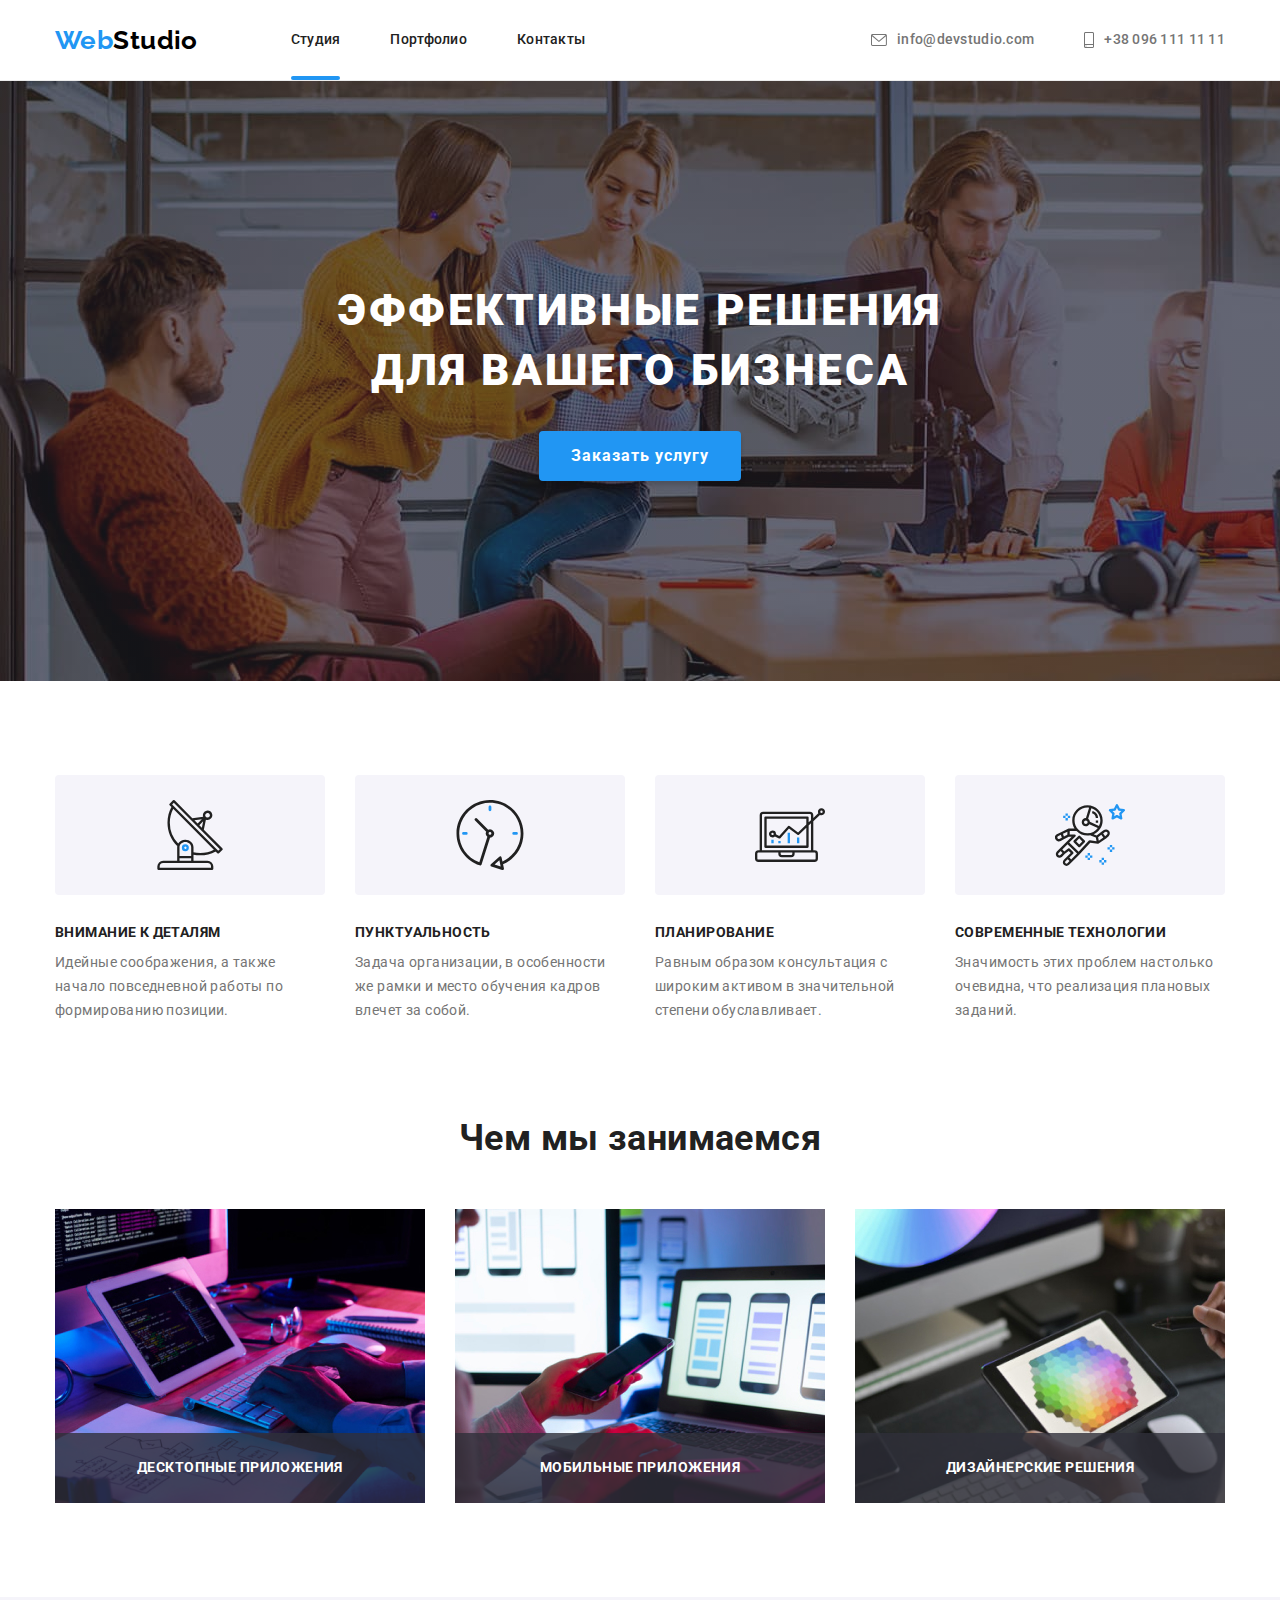
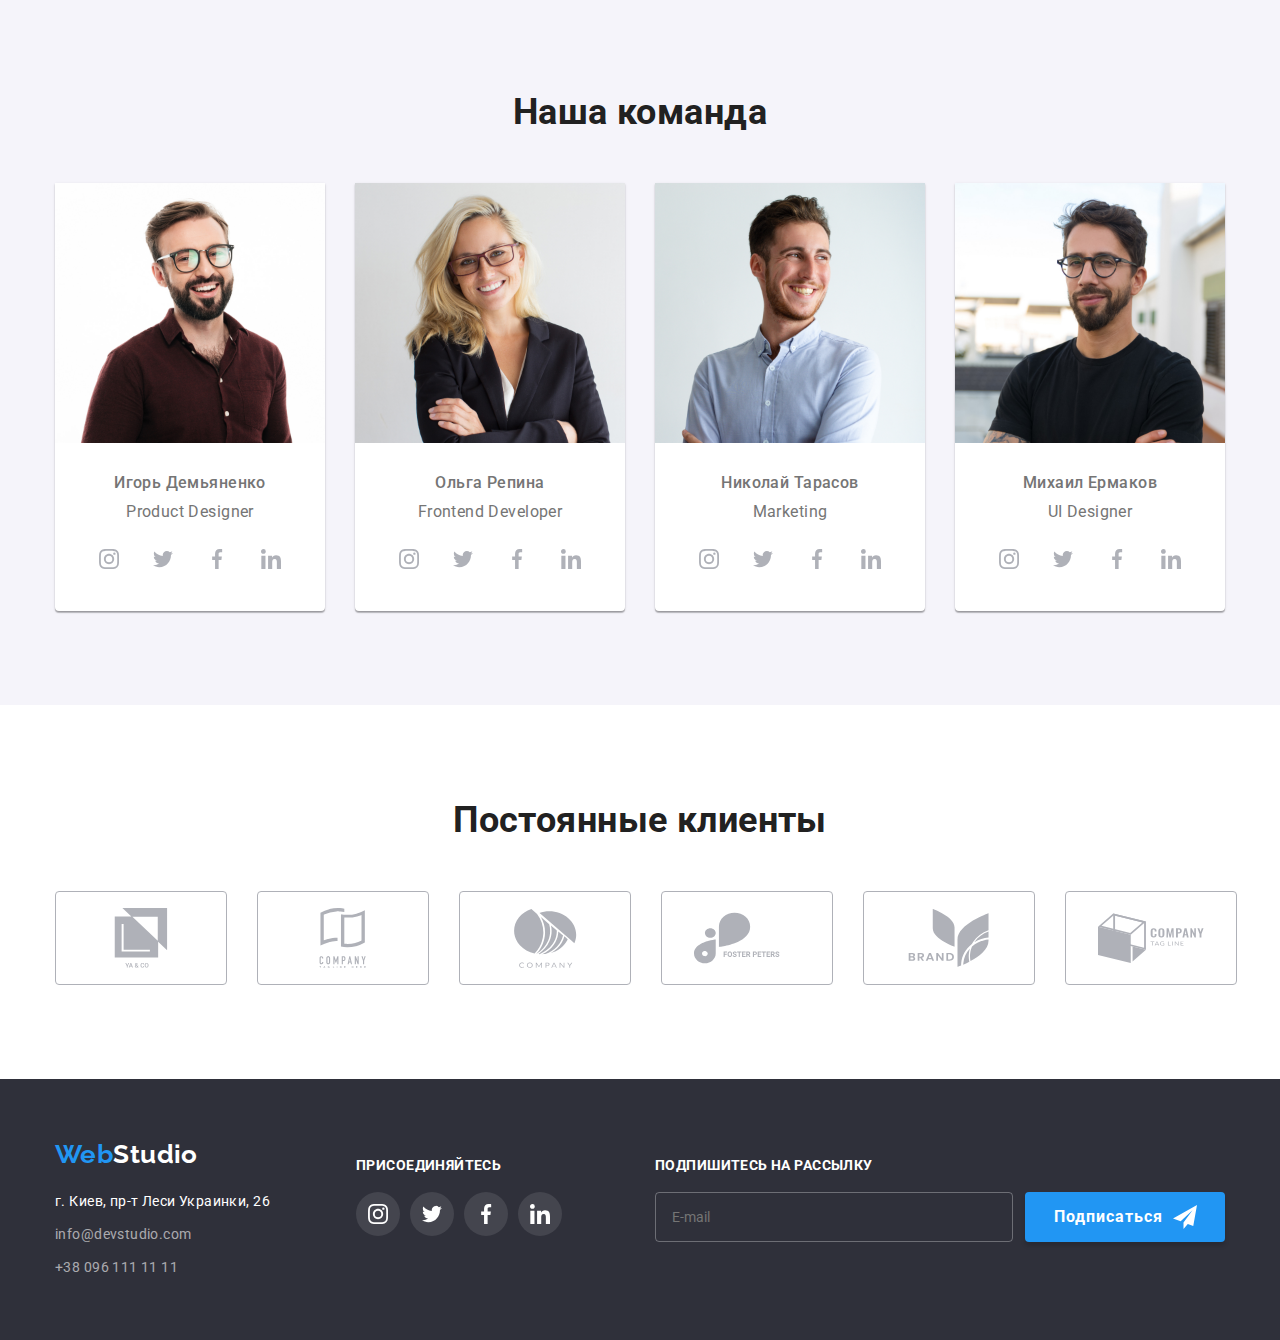
==== index.html @ c4528b5d "initial commit" ====
<!DOCTYPE html>
<html lang="ru">
  <head>
    <meta charset="UTF-8" />
    <meta http-equiv="X-UA-Compatible" content="IE=edge" />
    <meta name="viewport" content="width=device-width, initial-scale=1.0" />
    <title>WebStudio</title>
    <link rel="preconnect" href="https://fonts.googleapis.com" />
    <link rel="preconnect" href="https://fonts.gstatic.com" crossorigin />
    <link
      href="https://fonts.googleapis.com/css2?family=Raleway:wght@700&family=Roboto:wght@400;500;700;900&display=swap"
      rel="stylesheet"
    />
    <link
      rel="stylesheet"
      href="https://cdnjs.cloudflare.com/ajax/libs/modern-normalize/1.1.0/modern-normalize.min.css"
    />
    <link rel="stylesheet" href="./css/main.min.css" />
  </head>
  <body>
    <header class="header">
      <div class="container main-nav">
        <nav class="main-nav__item">
          <a href="./index.html" class="logo"> <span>Web<span class="logo__item--black">Studio</span></a>
          <ul class="site-nav">
            <li class="site-nav__item"><a href="./index.html" class="site-nav__link site-nav__link--current">Студия</a></li>
            <li class="site-nav__item"><a href="./portfolio.html" class="site-nav__link">Портфолио</a></li>
            <li class="site-nav__item"><a href="" class="site-nav__link">Контакты</a></li>
          </ul>
        </nav>
        <ul class="address">
          <li class="address__item">
            <a href="mailto:info@devstudio.com" class="address__link">
              <svg width="16" height="12" class="address__icon">
                <use href="./img/sprite.svg#icon-envelope"></use></svg>
                info@devstudio.com
              </a>
          </li>
          <li class="address__item">
            <a href="tel:+380961111111" class="address__link">
              <svg width="10" height="16" class="address__icon">
                <use href="./img/sprite.svg#icon-smartphone"></use>
              </svg>
              +38 096 111 11 11</a>
          </li>
        </ul>
      </div>
    </header>
    <main>
      <div class="hero-bground">
        <section class="hero">
          <div class="container">
            <h1 class="hero__title">Эффективные решения для вашего бизнеса</h1>
            <button class="button" data-modal-open>Заказать услугу</button>
          </div>
          <div class="backdrop is-hidden" data-modal>
            <div class="modal">
              <button class="close" data-modal-close>
                <svg class="close__icon">
                  <use href="./img/sprite.svg#icon-close"></use>
                </svg>
              </button>
              <p class="modal__title">Оставьте свои данные, мы вам перезвоним</p>
              <form class="form">
                <div class="form__block">
                  <label class="form__label">
                  Имя
                  <div class="form__field">
                    <input class="form__input" type="text" name="user-name"/>
                    <svg class="form__icon">
                      <use href="./img/sprite.svg#icon-person-black"></use>
                    </svg>
                  </div>
                </label>
              </div>
                <div class="form__block">
                  <label class="form__label">
                  Телефон
                  <div class="form__field">
                    <input class="form__input" type="text" name="user-phone"/>
                    <svg class="form__icon">
                      <use href="./img/sprite.svg#icon-phone-black"></use>
                    </svg>
                  </div>
                </label>
              </div>
                <div class="form__block">
                  <label class="form__label">
                  Почта
                  <div class="form__field">
                    <input class="form__input" type="email" name="user-email"/>
                    <svg class="form__icon">
                      <use href="./img/sprite.svg#icon-email-black"></use>
                    </svg>
                  </div>
                </label>
                </div>
                <div class="form__block form__block--big-margin">
                  <label class="form__label">
                  Комментарий
                  <div class="">
                    <textarea class="form__input form__input--big" placeholder="Введите текст" name="user-comment"/></textarea>
                    
                    </div>
                </label>
                </div>
                <label class="policy">
                  <input type="checkbox" class="policy__checkbox" name="policy"></input>
                  <span class="policy__checkbox--custom"></span>
                  Соглашаюсь с рассылкой и принимаю<a href="/" class="policy__link"><span>Условия договора</span></a> 
                </label>
                <button type="submit" class="button policy__submit">Отправить</button>
              
              </form>
            </div>
          </div>
        </section>
      </div>

      <section class="section">
        <div class="container">
          <ul class="benefit">
            <li class="benefit__item">
              <div class="benefit__thumb">
                <svg class="benefit__icon">
                  <use href="./img/sprite.svg#icon-antenna"></use>
                </svg>
              </div>
              <h3 class="benefit__title">Внимание к деталям</h3>
              <p class="benefit__description">
                Идейные соображения, а также начало повседневной работы по формированию позиции.
              </p>
            </li>
            <li class="benefit__item">
              <div class="benefit__thumb">
                <svg class="benefit__icon">
                  <use href="./img/sprite.svg#icon-clock"></use>
                </svg>
              </div>
              <h3 class="benefit__title">Пунктуальность</h3>
              <p class="benefit__description">
                Задача организации, в особенности же рамки и место обучения кадров влечет за собой.
              </p>
            </li>
            <li class="benefit__item">
              <div class="benefit__thumb">
                <svg class="benefit__icon">
                  <use href="./img/sprite.svg#icon-diagram"></use>
                </svg>
              </div>
              <h3 class="benefit__title">Планирование</h3>
              <p class="benefit__description">
                Равным образом консультация с широким активом в значительной степени обуславливает.
              </p>
            </li>
            <li class="benefit__item">
              <div class="benefit__thumb">
                <svg class="benefit__icon">
                  <use href="./img/sprite.svg#icon-astronaut"></use>
                </svg>
              </div>
              <h3 class="benefit__title">Современные технологии</h3>
              <p class="benefit__description">
                Значимость этих проблем настолько очевидна, что реализация плановых заданий.
              </p>
            </li>
          </ul>
        </div>
      </section>
      <section class="section section--no-padding">
        <div class="container">
          <h2 class="section__title">Чем мы занимаемся</h2>
          <ul class="works">
            <li class="works__item">
              <div class="works__thumb">
                <img src="./img/web.jpg" alt="Web development" class="works__image"/>
                <p class="works__description">Десктопные приложения</p>
              </div>
            </li>
            <li class="works__item">
              <div class="works__thumb">
                <img src="./img/mobile.jpg" alt="Mobile development" class="works__image"/>
                <p class="works__description">Мобильные приложения</p>
              </div>
            </li>
            <li class="works__item">
              <div class="works__thumb">
                <img src="./img/design.jpg" alt="Web design" class="works__image" />
                <p class="works__description">Дизайнерские решения</p>
              </div>
            </li>
          </ul>
        </div>
      </section>
      <section class="section section--gray">
        <div class="container">
          <h2 class="section__title">Наша команда</h2>
          <ul class="team">
            <li class="team__item">
              <img src="./img/demianenko.jpg" alt="Product Designer" class="team__image"/>
              <div class="team__description">
                <h3 class="team__title">Игорь Демьяненко</h3>
                <p class="team__profession">Product Designer</p>

                <ul class="social">
                  <li class="social__item">
                    <a href="/" class="social__link">
                      <svg class="social__icon">
                        <use href="./img/sprite.svg#icon-instagram"></use>
                      </svg>
                    </a>
                  </li>
                  <li class="social__item">
                    <a href="/" class="social__link">
                      <svg class="social__icon">
                        <use href="./img/sprite.svg#icon-twitter"></use>
                      </svg>
                    </a>
                  </li>
                  <li class="social__item">
                    <a href="/" class="social__link">
                      <svg class="social__icon">
                        <use href="./img/sprite.svg#icon-facebook"></use>
                      </svg>
                    </a>
                  </li>
                  <li class="social__item">
                    <a href="/" class="social__link">
                      <svg class="social__icon">
                        <use href="./img/sprite.svg#icon-linkedin"></use>
                      </svg>
                    </a>
                  </li>
                </ul>
              </div>
            </li>
            <li class="team__item">
              <img src="./img/riepina.jpg" alt="Frontend Developer" class="team__image"/>
              <div class="team__description">
                <h3 class="team__title">Ольга Репина</h3>
                <p class="team__profession">Frontend Developer</p>
                <ul class="social">
                  <li class="social__item">
                    <a href="/" class="social__link">
                      <svg class="social__icon">
                        <use href="./img/sprite.svg#icon-instagram"></use>
                      </svg>
                    </a>
                  </li>
                  <li class="social__item">
                    <a href="/" class="social__link">
                      <svg class="social__icon">
                        <use href="./img/sprite.svg#icon-twitter"></use>
                      </svg>
                    </a>
                  </li>
                  <li class="social__item">
                    <a href="/" class="social__link">
                      <svg class="social__icon">
                        <use href="./img/sprite.svg#icon-facebook"></use>
                      </svg>
                    </a>
                  </li>
                  <li class="social__item">
                    <a href="/" class="social__link">
                      <svg class="social__icon">
                        <use href="./img/sprite.svg#icon-linkedin"></use>
                      </svg>
                    </a>
                  </li>
                </ul>
              </div>
            </li>
            <li class="team__item">
              <img src="./img/tarasov.jpg" alt="Marketing" class="team__image"/>
              <div class="team__description">
                <h3 class="team__title">Николай Тарасов</h3>
                <p class="team__profession">Marketing</p>
                <ul class="social">
                  <li class="social__item">
                    <a href="/" class="social__link">
                      <svg class="social__icon">
                        <use href="./img/sprite.svg#icon-instagram"></use>
                      </svg>
                    </a>
                  </li>
                  <li class="social__item">
                    <a href="/" class="social__link">
                      <svg class="social__icon">
                        <use href="./img/sprite.svg#icon-twitter"></use>
                      </svg>
                    </a>
                  </li>
                  <li class="social__item">
                    <a href="/" class="social__link">
                      <svg class="social__icon">
                        <use href="./img/sprite.svg#icon-facebook"></use>
                      </svg>
                    </a>
                  </li>
                  <li class="social__item">
                    <a href="/" class="social__link">
                      <svg class="social__icon">
                        <use href="./img/sprite.svg#icon-linkedin"></use>
                      </svg>
                    </a>
                  </li>
                </ul>
              </div>
            </li>
            <li class="team__item">
              <img src="./img/ermakov.jpg" alt="UI Designer" class="team__image"/>
              <div class="team__description">
                <h3 class="team__title">Михаил Ермаков</h3>
                <p class="team__profession">UI Designer</p>
                <ul class="social">
                  <li class="social__item">
                    <a href="/" class="social__link">
                      <svg class="social__icon">
                        <use href="./img/sprite.svg#icon-instagram"></use>
                      </svg>
                    </a>
                  </li>
                  <li class="social__item">
                    <a href="/" class="social__link">
                      <svg class="social__icon">
                        <use href="./img/sprite.svg#icon-twitter"></use>
                      </svg>
                    </a>
                  </li>
                  <li class="social__item">
                    <a href="/" class="social__link">
                      <svg class="social__icon">
                        <use href="./img/sprite.svg#icon-facebook"></use>
                      </svg>
                    </a>
                  </li>
                  <li class="social__item">
                    <a href="/" class="social__link">
                      <svg class="social__icon">
                        <use href="./img/sprite.svg#icon-linkedin"></use>
                      </svg>
                    </a>
                  </li>
                </ul>
              </div>
            </li>
          </ul>
        </div>
      </section>
      <section class="section">
        <div class="container">
          <h2 class="section__title">Постоянные клиенты</h2>
          <ul class="client">
            <li class="client__item">
              <a href="/" class="client__link">
                <svg class="client__icon">
                  <use href="./img/sprite.svg#icon-client1"></use>
                </svg>
              </a>
            </li>
            <li class="client__item">
              <a href="/" class="client__link">
                <svg class="client__icon">
                  <use href="./img/sprite.svg#icon-client2"></use>
                </svg>
              </a>
            </li>
            <li class="client__item">
              <a href="/" class="client__link">
                <svg class="client__icon">
                  <use href="./img/sprite.svg#icon-client3"></use>
                </svg>
              </a>
            </li>
            <li class="client__item">
              <a href="/" class="client__link">
                <svg class="client__icon">
                  <use href="./img/sprite.svg#icon-client4"></use>
                </svg>
              </a>
            </li>
            <li class="client__item">
              <a href="/" class="client__link">
                <svg class="client__icon">
                  <use href="./img/sprite.svg#icon-client5"></use>
                </svg>
              </a>
            </li>
            <li class="client__item">
              <a href="/" class="client__link">
                <svg class="client__icon">
                  <use href="./img/sprite.svg#icon-client6"></use>
                </svg>
              </a>
            </li>
          </ul>
        </div>
      </section>
    </main>

    <footer class="footer">
      <div class="container footer__content">
        <div class="footer-address">
          <a href="./index.html" class="logo footer__logo">
            <span class="logo ">Web</span><span class="logo__item--white">Studio</span></a
          >
          
          <address class="footer-address__item">г. Киев, пр-т Леси Украинки, 26</address>
          <ul class="contact">
            <li class="contact__item">
              <a href="mailto:info@devstudio.com" class="contact__link">info@devstudio.com</a>
            </li>
            <li class="contact__item">
              <a href="tel:+380961111111" class="contact__link">+38 096 111 11 11</a>
            </li>
          </ul>
        </div>

        <div class="footer-join">
          <h4 class="footer__title">Присоединяйтесь</h4>
          <ul class="social">
                  <li class="social__item">
                    <a href="/" class="social__link social__link--gray">
                      <svg class="social__icon social__icon--white">
                        <use href="./img/sprite.svg#icon-instagram"></use>
                      </svg>
                    </a>
                  </li>
                  <li class="social__item">
                    <a href="/" class="social__link social__link--gray">
                      <svg class="social__icon social__icon--white">
                        <use href="./img/sprite.svg#icon-twitter"></use>
                      </svg>
                    </a>
                  </li>
                  <li class="social__item">
                    <a href="/" class="social__link social__link--gray">
                      <svg class="social__icon social__icon--white">
                        <use href="./img/sprite.svg#icon-facebook"></use>
                      </svg>
                    </a>
                  </li>
                  <li class="social__item">
                    <a href="/" class="social__link social__link--gray">
                      <svg class="social__icon social__icon--white">
                        <use href="./img/sprite.svg#icon-linkedin"></use>
                      </svg>
                    </a>
                  </li>
                </ul>
        </div>
        <div class="footer__item footer__item--big-margin">
          <h4 class="footer__title">Подпишитесь на рассылку</h4>
          <form class="subscribe-form">
              <input type="email" class="subscribe-form__input" placeholder="E-mail" name="user-email">
            <button type="submit" class="subscribe-form__button button">Подписаться
              <svg class="subscribe-form__icon">
                  <use href="./img/sprite.svg#icon-send"></use>
                </svg>
              </button>
            </form>
            
        </div>
      </div>
    </footer>
    <script src="./js/modal.js"></script>
  </body>
</html>
---- css/main.min.css ----
body{background-color:#fff;color:#757575;font-family:'Roboto', sans-serif;letter-spacing:0.03em;font-size:14px}a{text-decoration:none}ul{padding-left:0;margin-top:0;margin-bottom:0}h1,h2,h3,p{margin:0}ul{list-style:none}.container{width:1200px;margin-left:auto;margin-right:auto;padding-left:15px;padding-right:15px}.header{border-bottom:1px solid #ececec}.logo{display:-webkit-inline-box;display:-ms-inline-flexbox;display:inline-flex;color:#2196f3;font-family:'Raleway', sans-serif;font-weight:700;font-size:26px;line-height:1.19}.logo__item--black{color:#000}.logo__item--white{color:#fff}.main-nav,.main-nav__item{display:-webkit-box;display:-ms-flexbox;display:flex;-webkit-box-align:center;-ms-flex-align:center;align-items:center}.site-nav{position:relative;display:-webkit-box;display:-ms-flexbox;display:flex;margin-left:93px}.site-nav__item:not(:last-child){margin-right:50px}.site-nav__link{position:relative;display:block;padding-top:32px;padding-bottom:32px;color:#212121;font-weight:500;line-height:1.14;letter-spacing:0.02em;-webkit-transition:color 250ms cubic-bezier(0.4, 0, 0.2, 1);transition:color 250ms cubic-bezier(0.4, 0, 0.2, 1)}.site-nav__link:hover,.site-nav__link:focus{color:#2196f3}.site-nav__link--current::after{content:'';display:inline-block;position:absolute;left:0;bottom:0;width:100%;height:4px;background-color:#2196f3;border-radius:2px}.address{display:-webkit-box;display:-ms-flexbox;display:flex;margin-left:auto}.address__item{display:-webkit-inline-box;display:-ms-inline-flexbox;display:inline-flex;-webkit-box-align:center;-ms-flex-align:center;align-items:center}.address__link{display:-webkit-inline-box;display:-ms-inline-flexbox;display:inline-flex;-webkit-box-align:center;-ms-flex-align:center;align-items:center;color:#757575;font-weight:500;line-height:1.14;letter-spacing:0.02em;-webkit-transition:color 250ms cubic-bezier(0.4, 0, 0.2, 1);transition:color 250ms cubic-bezier(0.4, 0, 0.2, 1)}.address__icon{fill:currentColor;margin-right:10px;-webkit-transition:fill 250ms cubic-bezier(0.4, 0, 0.2, 1);transition:fill 250ms cubic-bezier(0.4, 0, 0.2, 1)}.address__item:not(:last-child){margin-right:50px}.address__link:hover,.address__link:focus{color:#2196f3}.addresses__link:hover .address__icon,.addresses__link:focus .address__icon{fill:#2196f3}.hero-bground{max-width:1600px;height:600px;margin-left:auto;margin-right:auto;background-image:-webkit-gradient(linear, left top, right top, from(rgba(47,48,58,0.4)), to(rgba(47,48,58,0.4))),url("../img/heroimage.jpg");background-image:linear-gradient(to right, rgba(47,48,58,0.4), rgba(47,48,58,0.4)),url("../img/heroimage.jpg");background-position:cover;background-color:#2f303a}.hero{padding-top:200px;padding-bottom:200px;text-align:center}.hero__title{color:#fff;font-weight:900;font-size:44px;line-height:1.36;text-align:center;letter-spacing:0.06em;text-transform:uppercase;width:696px;margin-bottom:30px;margin-right:auto;margin-left:auto}.button{font-weight:700;font-size:16px;line-height:1.87;letter-spacing:0.06em;color:#fff;background-color:#2196f3;border:none;padding:10px 32px;border-radius:4px;min-width:200px;-webkit-transition:background-color 250ms cubic-bezier(0.4, 0, 0.2, 1),color 250ms cubic-bezier(0.4, 0, 0.2, 1);transition:background-color 250ms cubic-bezier(0.4, 0, 0.2, 1),color 250ms cubic-bezier(0.4, 0, 0.2, 1);-webkit-box-shadow:0px 4px 4px rgba(0,0,0,0.15);box-shadow:0px 4px 4px rgba(0,0,0,0.15)}.button:hover,.button:focus{color:#2196f3;background-color:#fff;cursor:pointer}.backdrop{position:fixed;top:0;left:0;width:100%;height:100%;z-index:2;background-color:rgba(0,0,0,0.2);opacity:1;-webkit-transition:opacity 250ms cubic-bezier(0.4, 0, 0.2, 1);transition:opacity 250ms cubic-bezier(0.4, 0, 0.2, 1)}.is-hidden{opacity:0;pointer-events:none}.modal{position:absolute;top:50%;left:50%;padding:40px;-webkit-transform:translate(-50%, -50%) scale(1);transform:translate(-50%, -50%) scale(1);width:528px;height:581px;-webkit-box-shadow:0px 1px 3px rgba(0,0,0,0.12),0px 1px 1px rgba(0,0,0,0.14),0px 2px 1px rgba(0,0,0,0.2);box-shadow:0px 1px 3px rgba(0,0,0,0.12),0px 1px 1px rgba(0,0,0,0.14),0px 2px 1px rgba(0,0,0,0.2);border-radius:4px;background-color:#fff;-webkit-transform:translate(-50%, -50%) scale(1.1);transform:translate(-50%, -50%) scale(1.1);-webkit-transition:-webkit-transform 250ms cubic-bezier(0.4, 0, 0.2, 1);transition:-webkit-transform 250ms cubic-bezier(0.4, 0, 0.2, 1);transition:transform 250ms cubic-bezier(0.4, 0, 0.2, 1);transition:transform 250ms cubic-bezier(0.4, 0, 0.2, 1), -webkit-transform 250ms cubic-bezier(0.4, 0, 0.2, 1)}.modal__title{font-weight:700;font-size:20px;line-height:1.15;text-align:center;color:#212121;margin-bottom:30px}.close{position:absolute;top:8px;right:8px;cursor:pointer;border:1px solid rgba(0,0,0,0.1);border-radius:50%;width:32px;height:32px;padding:6px;background-color:#fff}.close__icon{width:18px;height:18px;-webkit-transition:fill 250ms cubic-bezier(0.4, 0, 0.2, 1);transition:fill 250ms cubic-bezier(0.4, 0, 0.2, 1)}.close:hover .close__icon,.close:focus .close__icon{fill:#2196f3}.form__block{margin-bottom:10px}.form__block--big-margin{margin-bottom:20px}.form__label{display:block;width:auto;font-size:12px;line-height:1.16;letter-spacing:0.01em;color:#757575;text-align:left}.form__field{position:relative}.form__input{display:block;width:100%;height:40px;padding:11px 12px;padding-left:42px;margin-top:4px;border:1px solid rgba(33,33,33,0.2);border-radius:4px;outline:none;-webkit-transition:border-color 250ms cubic-bezier(0.4, 0, 0.2, 1);transition:border-color 250ms cubic-bezier(0.4, 0, 0.2, 1)}.form__icon{position:absolute;top:50%;left:12px;-webkit-transform:translateY(-50%);transform:translateY(-50%);width:18px;height:18px;-webkit-transition:fill 250ms cubic-bezier(0.4, 0, 0.2, 1);transition:fill 250ms cubic-bezier(0.4, 0, 0.2, 1)}.form__input:focus{border:1px solid #2196f3}.form__input:focus+.form__icon{fill:#2196f3}.form__input--big{padding-left:16px;height:120px;resize:none}.form__input--big::-webkit-input-placeholder{color:rgba(117,117,117,0.5)}.form__input--big:-ms-input-placeholder{color:rgba(117,117,117,0.5)}.form__input--big::-ms-input-placeholder{color:rgba(117,117,117,0.5)}.form__input--big::placeholder{color:rgba(117,117,117,0.5)}.policy{display:-webkit-box;display:-ms-flexbox;display:flex;-webkit-box-align:center;-ms-flex-align:center;align-items:center;font-size:14px;line-height:1.71}.policy__link{display:inline-block;color:#2196f3;text-decoration:underline;margin-left:5px}.policy__submit{margin-top:30px}.policy__checkbox{position:absolute;width:1px;height:1px;margin:-1px;border:0;padding:0;clip:rect(0 0 0 0);overflow:hidden}.policy__checkbox--custom{display:block;width:16px;height:15px;background-color:#fff;border:2px solid #212121;border-radius:2px;margin-right:7px}.policy__checkbox:checked+.policy__checkbox--custom{background-color:#2196f3;background-image:url(../img/icon-check.svg);background-size:cover;border-color:transparent;background-origin:border-box}.section{padding:94px 0}.section--no-padding{padding-top:0}.section__title{color:#212121;font-weight:700;font-size:36px;line-height:1.17;text-align:center;margin-bottom:50px}.section--gray{background-color:#f5f4fa}.benefit{display:-webkit-inline-box;display:-ms-inline-flexbox;display:inline-flex}.benefit__item:not(:last-child){margin-right:30px}.benefit__thumb{display:-webkit-box;display:-ms-flexbox;display:flex;width:270px;height:120px;background-color:#f5f4fa;border-radius:4px;padding-top:25px;padding-bottom:25px;margin-bottom:30px;margin-right:0}.benefit__icon{width:70px;height:70px;margin-left:auto;margin-right:auto;-webkit-box-align:center;-ms-flex-align:center;align-items:center}.benefit__title{color:#212121;font-weight:700;font-size:14px;line-height:1.14;text-transform:uppercase;margin-bottom:10px}.benefit__description{font-weight:400;font-size:14px;line-height:1.71}.works{display:-webkit-box;display:-ms-flexbox;display:flex}.works__image{display:block;width:370px}.works__thumb{position:relative}.works__description{position:absolute;left:0;bottom:0;width:100%;height:70px;padding-top:27px;color:#fff;background-color:rgba(47,48,58,0.8);text-align:center;font-weight:700;line-height:1.14;text-align:center;text-transform:uppercase}.works__item:not(:last-child){margin-right:30px}.team{display:-webkit-box;display:-ms-flexbox;display:flex}.team__item{background-color:#fff;-webkit-box-shadow:0px 1px 3px rgba(0,0,0,0.12),0px 1px 1px rgba(0,0,0,0.14),0px 2px 1px rgba(0,0,0,0.2);box-shadow:0px 1px 3px rgba(0,0,0,0.12),0px 1px 1px rgba(0,0,0,0.14),0px 2px 1px rgba(0,0,0,0.2);border-radius:0px 0px 4px 4px}.team__image{display:block;width:270px}.team__title{color:var(--title-text-color);margin-bottom:10px;font-weight:500;font-size:16px;line-height:1.19;text-align:center}.team__profession{font-weight:400;font-size:16px;line-height:1.19;text-align:center;margin-bottom:16px}.team__description{padding-top:30px;padding-bottom:30px}.team__item:not(:last-child){margin-right:30px}.social{display:-webkit-box;display:-ms-flexbox;display:flex;-webkit-box-pack:center;-ms-flex-pack:center;justify-content:center}.social__icon{width:20px;height:20px;fill:#afb1b8;-webkit-transition:fill 250ms cubic-bezier(0.4, 0, 0.2, 1);transition:fill 250ms cubic-bezier(0.4, 0, 0.2, 1)}.social__icon--white{fill:#fff}.social__link{display:-webkit-inline-box;display:-ms-inline-flexbox;display:inline-flex;width:44px;height:44px;padding:12px;border-radius:50%;-webkit-transition:background-color 250ms cubic-bezier(0.4, 0, 0.2, 1);transition:background-color 250ms cubic-bezier(0.4, 0, 0.2, 1)}.social__link:hover,.social__link:focus{background-color:#2196f3}.social__link:hover .social__icon,.social__link:focus .social__icon{fill:#fff}.social__link--gray{background-color:rgba(255,255,255,0.1)}.social__item:not(:last-child){margin-right:10px}.client{display:-webkit-inline-box;display:-ms-inline-flexbox;display:inline-flex}.client__link{display:-webkit-inline-box;display:-ms-inline-flexbox;display:inline-flex;padding:16px 32px;border:1px solid #afb1b8;border-radius:4px;-webkit-transition:border-color 250ms cubic-bezier(0.4, 0, 0.2, 1);transition:border-color 250ms cubic-bezier(0.4, 0, 0.2, 1)}.client__icon{width:106px;height:60px;fill:#afb1b8;-webkit-transition:fill 250ms cubic-bezier(0.4, 0, 0.2, 1);transition:fill 250ms cubic-bezier(0.4, 0, 0.2, 1)}.client__item:not(:last-child){margin-right:30px}.client__link:hover,.client__link:focus{border:1px solid #2196f3}.client__link:hover .client__icon,.client__link:focus .client__icon{fill:#2196f3}.footer{padding:60px 0;background-color:#2f303a}.footer__content{display:-webkit-box;display:-ms-flexbox;display:flex}.footer__logo{margin-bottom:20px}.footer__title{color:#fff;text-transform:uppercase;font-weight:700;font-size:14px;line-height:1.14}.footer-address{margin-right:70px}.footer-address__item{display:inline-block;font-style:normal;color:#fff;margin-bottom:9px;font-weight:400;font-size:14px;line-height:1.71}.contact{font-weight:400;font-size:14px;line-height:1.71}.contact__link{color:rgba(255,255,255,0.6);-webkit-transition:color 250ms cubic-bezier(0.4, 0, 0.2, 1);transition:color 250ms cubic-bezier(0.4, 0, 0.2, 1)}.contact__link:hover,.contact__link:focus{color:#2196f3}.contact__item:not(:last-child){margin-bottom:9px}.footer-join{margin-right:93px}.subscribe-form{display:-webkit-box;display:-ms-flexbox;display:flex}.subscribe-form__input{width:358px;height:50px;margin-right:12px;background-color:transparent;border:1px solid rgba(255,255,255,0.3);padding:15px 16px;outline:none;border-radius:4px;color:#fff;-webkit-transition:border-color 250ms cubic-bezier(0.4, 0, 0.2, 1);transition:border-color 250ms cubic-bezier(0.4, 0, 0.2, 1)}.subscribe-form__button{display:-webkit-box;display:-ms-flexbox;display:flex;-webkit-box-align:center;-ms-flex-align:center;align-items:center;padding-left:29px;padding-right:28px}.subscribe-form__icon{width:24px;height:24px;margin-left:10px;fill:#fff;-webkit-transition:fill 250ms cubic-bezier(0.4, 0, 0.2, 1);transition:fill 250ms cubic-bezier(0.4, 0, 0.2, 1)}.subscribe-form__input:focus{border:1px solid #2196f3}.subscribe-form__button:hover .subscribe-form__icon{fill:#2196f3}.filter{display:-webkit-box;display:-ms-flexbox;display:flex;-webkit-box-pack:center;-ms-flex-pack:center;justify-content:center;margin-bottom:50px}.filter__item:not(:last-child){margin-right:8px}.filter__button{padding:6px 22px;color:#212121;background-color:#f5f4fa;font-weight:500;line-height:1.62;-webkit-box-shadow:none;box-shadow:none;min-width:auto;-webkit-transition:background-color 250ms cubic-bezier(0.4, 0, 0.2, 1),color 250ms cubic-bezier(0.4, 0, 0.2, 1),-webkit-box-shadow 250ms cubic-bezier(0.4, 0, 0.2, 1);transition:background-color 250ms cubic-bezier(0.4, 0, 0.2, 1),color 250ms cubic-bezier(0.4, 0, 0.2, 1),-webkit-box-shadow 250ms cubic-bezier(0.4, 0, 0.2, 1);transition:background-color 250ms cubic-bezier(0.4, 0, 0.2, 1),color 250ms cubic-bezier(0.4, 0, 0.2, 1),box-shadow 250ms cubic-bezier(0.4, 0, 0.2, 1);transition:background-color 250ms cubic-bezier(0.4, 0, 0.2, 1),color 250ms cubic-bezier(0.4, 0, 0.2, 1),box-shadow 250ms cubic-bezier(0.4, 0, 0.2, 1),-webkit-box-shadow 250ms cubic-bezier(0.4, 0, 0.2, 1)}.filter__button:hover,.filter__button:focus{color:#fff;background-color:#2196f3;-webkit-box-shadow:0px 3px 1px rgba(0,0,0,0.1),0px 1px 2px rgba(0,0,0,0.08),0px 2px 2px rgba(0,0,0,0.12);box-shadow:0px 3px 1px rgba(0,0,0,0.1),0px 1px 2px rgba(0,0,0,0.08),0px 2px 2px rgba(0,0,0,0.12)}.works-list{display:-webkit-box;display:-ms-flexbox;display:flex;-ms-flex-wrap:wrap;flex-wrap:wrap;-webkit-box-pack:justify;-ms-flex-pack:justify;justify-content:space-between}.works-list__image{display:block;width:370px}.works-list__link{display:block;text-decoration:none}.works-list__title{color:#212121;font-weight:700;font-size:18px;line-height:2;letter-spacing:0.06em;margin-bottom:4px}.works-list__description{color:#757575;font-size:16px;line-height:1.87}.works-list__meta{padding-top:20px;padding-bottom:20px;padding-right:24px;padding-left:24px;border-bottom:1px solid #eeeeee;border-right:1px solid #eeeeee;border-left:1px solid #eeeeee}.works-list__thumb{position:relative;overflow:hidden}.works-list__item{width:370px;margin-right:30px;margin-bottom:30px}.works-list__item:hover,.works-list__item:focus{-webkit-box-shadow:0px 1px 1px rgba(0,0,0,0.12),0px 4px 4px rgba(0,0,0,0.06),1px 4px 6px rgba(0,0,0,0.16);box-shadow:0px 1px 1px rgba(0,0,0,0.12),0px 4px 4px rgba(0,0,0,0.06),1px 4px 6px rgba(0,0,0,0.16)}.works-list__item:nth-last-child(-n+3){margin-bottom:0}.works-list__item:nth-child(3n){margin-right:0}.overlay{position:absolute;top:0;left:0;width:100%;height:100%;-webkit-transform:translateY(100%);transform:translateY(100%);background:rgba(33,150,243,0.9);-webkit-transition:-webkit-transform 250ms cubic-bezier(0.4, 0, 0.2, 1);transition:-webkit-transform 250ms cubic-bezier(0.4, 0, 0.2, 1);transition:transform 250ms cubic-bezier(0.4, 0, 0.2, 1);transition:transform 250ms cubic-bezier(0.4, 0, 0.2, 1), -webkit-transform 250ms cubic-bezier(0.4, 0, 0.2, 1)}.overlay__description{padding:63px 24px;font-weight:400;font-size:18px;line-height:1.56;color:#ffffff}.works-list__link:hover .overlay,.works-list__link:focus .overlay{-webkit-transform:translateY(0);transform:translateY(0)}
/*# sourceMappingURL=main.min.css.map */
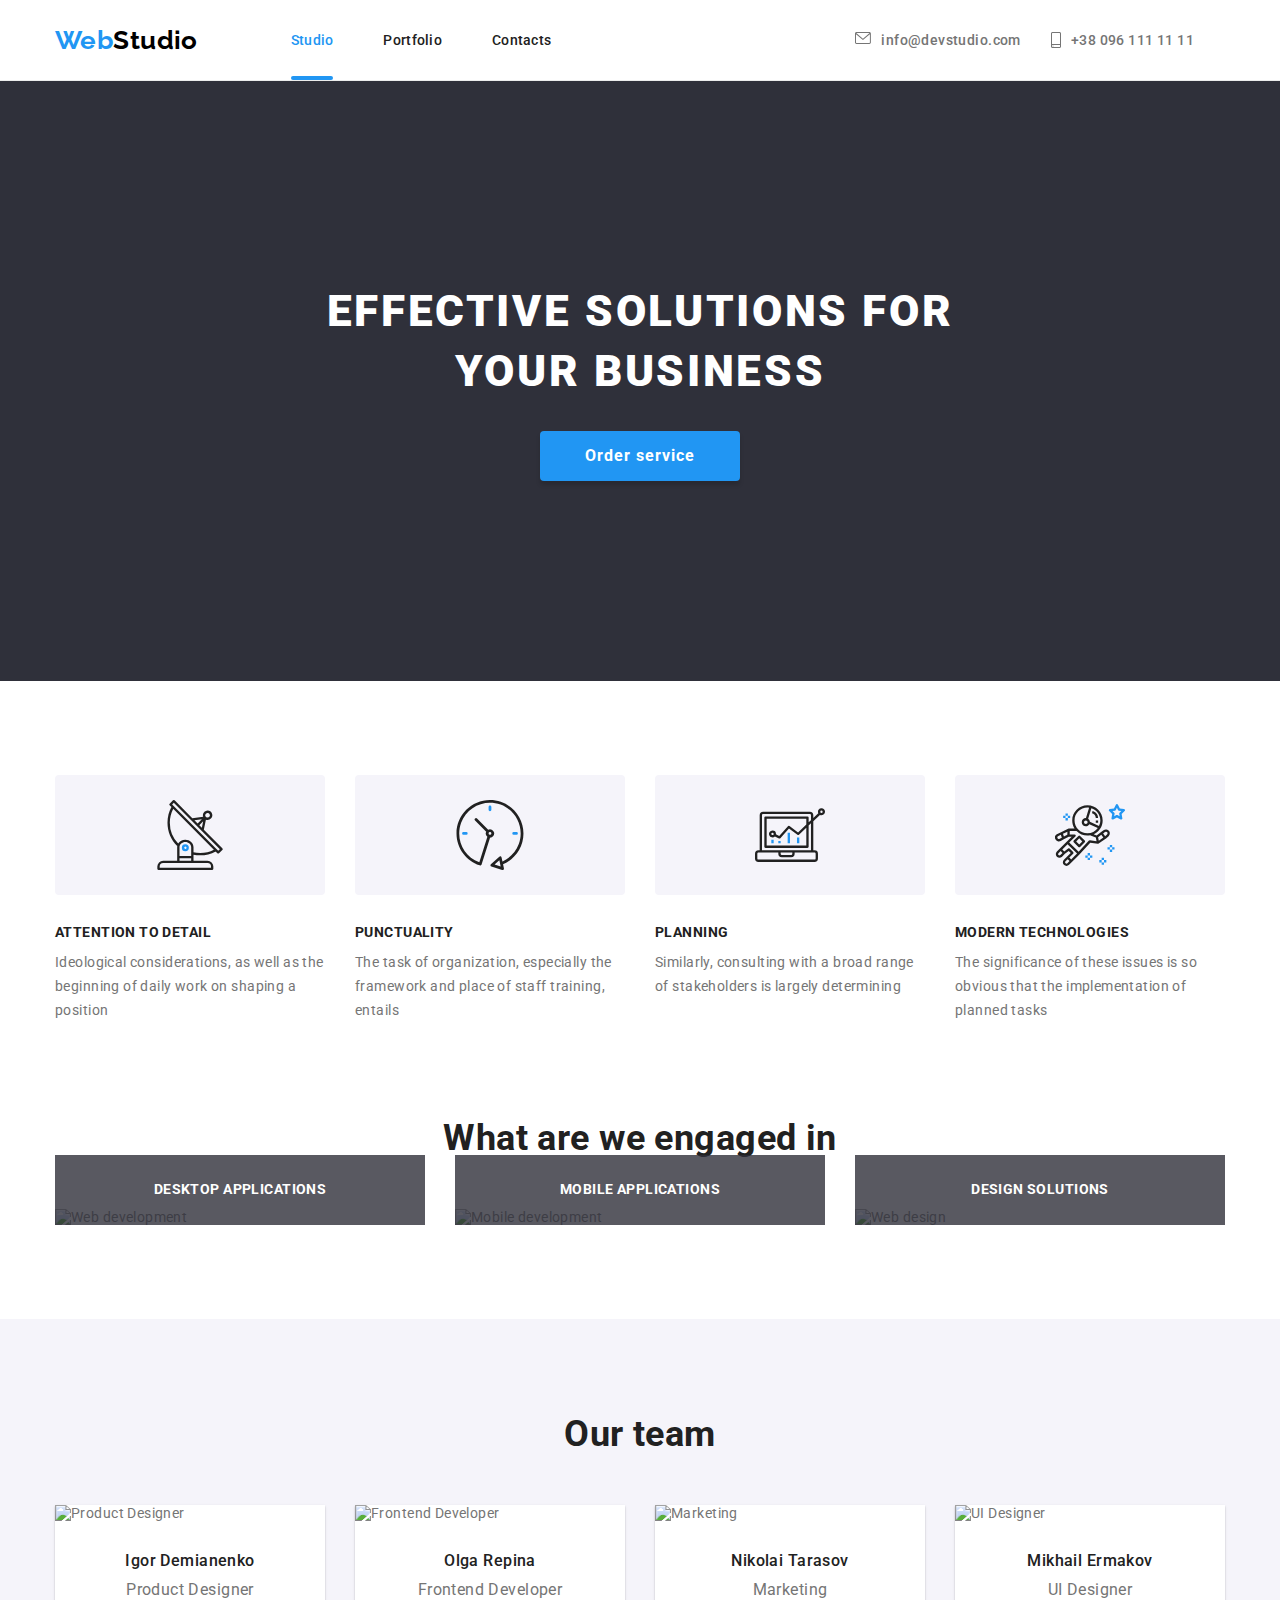
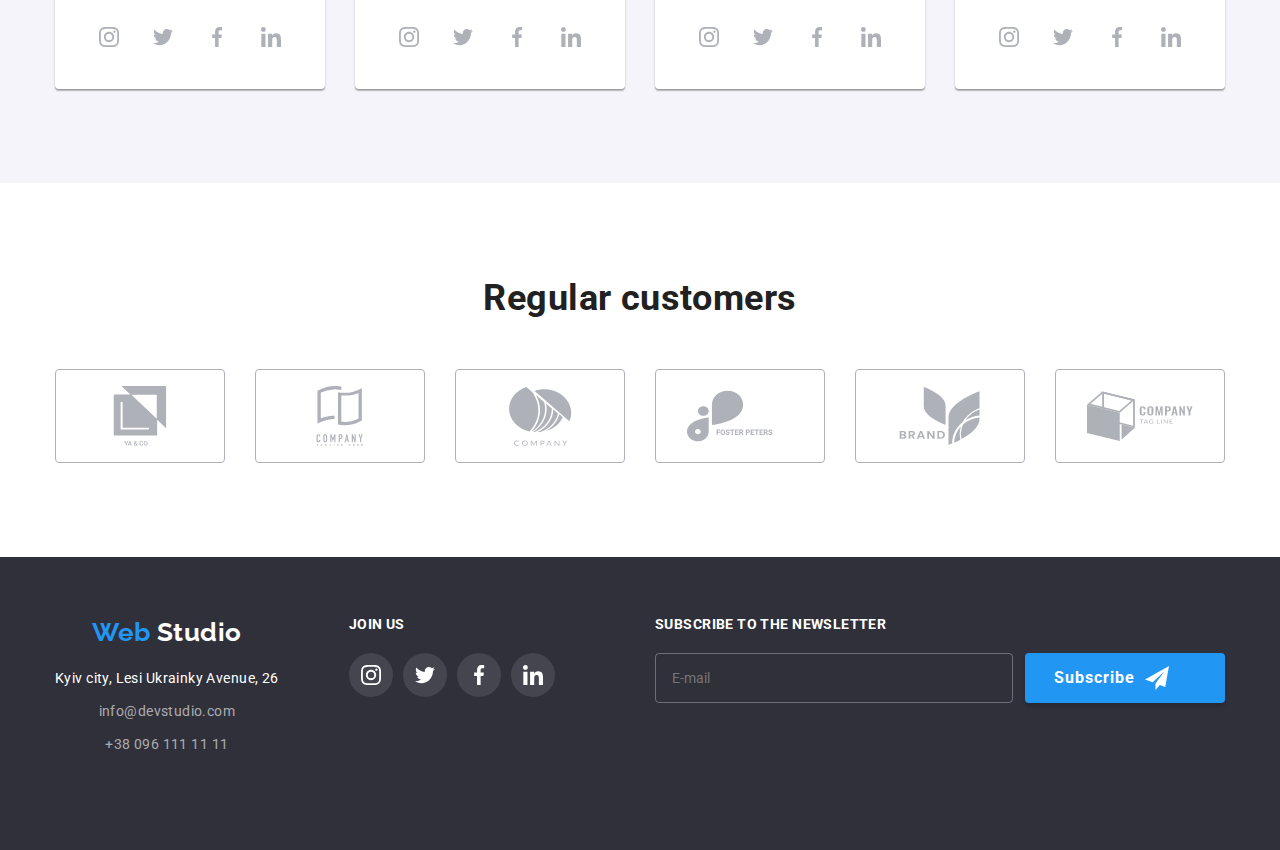
==== commit 72901a07: "Change lang" ====
--- a/index.html
+++ b/index.html
@@ -1,5 +1,5 @@
 <!DOCTYPE html>
-<html lang="ru">
+<html lang="en">
   <head>
     <meta charset="UTF-8" />
     <meta http-equiv="X-UA-Compatible" content="IE=edge" />
@@ -21,102 +21,132 @@
     <header class="header">
       <div class="container main-nav">
         <nav class="main-nav__item">
-          <a href="./index.html" class="logo"> <span>Web<span class="logo__item--black">Studio</span></a>
-          <ul class="site-nav">
-            <li class="site-nav__item"><a href="./index.html" class="site-nav__link site-nav__link--current">Студия</a></li>
-            <li class="site-nav__item"><a href="./portfolio.html" class="site-nav__link">Портфолио</a></li>
-            <li class="site-nav__item"><a href="" class="site-nav__link">Контакты</a></li>
-          </ul>
+          <a href="./index.html" class="logo">
+            <span>Web</span>
+            <span class="logo__item--black">Studio</span>
+          </a>
+          <button type="button" class="menu-button js-open-menu">
+            <svg class="" width="40" height="40" aria-label="Open modal menu">
+              <use class="icon-menu" href="./img/sprite.svg#menu"></use>
+            </svg>
+          </button>
+          <div class="menu-container js-menu-container">
+            <button type="button" class="menu-button js-close-menu">
+              <svg class="" width="40" height="40" aria-label="Close mobile menu">
+                <use class="icon-menu" href="./img/sprite.svg#cross"></use>
+              </svg>
+            </button>
+            <ul class="site-nav">
+              <li class="site-nav__item">
+                <a href="./index.html" class="site-nav__link site-nav__link--current">Studio</a>
+              </li>
+              <li class="site-nav__item">
+                <a href="./portfolio.html" class="site-nav__link">Portfolio</a>
+              </li>
+              <li class="site-nav__item">
+                <a href="" class="site-nav__link">Contacts</a>
+              </li>
+            </ul>
+            <ul class="address">
+              <li class="address__item">
+                <a href="mailto:info@devstudio.com" class="address__link">
+                  <svg width="16" height="12" class="address__icon">
+                    <use href="./img/sprite.svg#icon-envelope"></use>
+                  </svg>
+                  info@devstudio.com
+                </a>
+              </li>
+              <li class="address__item">
+                <a href="tel:+380961111111" class="address__link address__link--big">
+                  <svg width="10" height="16" class="address__icon">
+                    <use href="./img/sprite.svg#icon-smartphone"></use>
+                  </svg>
+                  +38 096 111 11 11
+                </a>
+              </li>
+            </ul>
+            <div class="social-set">
+              <a class="social-set__item" href="/">Instagram</a>
+              <a class="social-set__item" href="/">Twitter</a>
+              <a class="social-set__item" href="/">Facebook</a>
+              <a class="social-set__item" href="/">Linkedin</a>
+            </div>
+          </div>
         </nav>
-        <ul class="address">
-          <li class="address__item">
-            <a href="mailto:info@devstudio.com" class="address__link">
-              <svg width="16" height="12" class="address__icon">
-                <use href="./img/sprite.svg#icon-envelope"></use></svg>
-                info@devstudio.com
-              </a>
-          </li>
-          <li class="address__item">
-            <a href="tel:+380961111111" class="address__link">
-              <svg width="10" height="16" class="address__icon">
-                <use href="./img/sprite.svg#icon-smartphone"></use>
-              </svg>
-              +38 096 111 11 11</a>
-          </li>
-        </ul>
       </div>
     </header>
     <main>
-      <div class="hero-bground">
-        <section class="hero">
-          <div class="container">
-            <h1 class="hero__title">Эффективные решения для вашего бизнеса</h1>
-            <button class="button" data-modal-open>Заказать услугу</button>
-          </div>
-          <div class="backdrop is-hidden" data-modal>
-            <div class="modal">
-              <button class="close" data-modal-close>
-                <svg class="close__icon">
-                  <use href="./img/sprite.svg#icon-close"></use>
-                </svg>
-              </button>
-              <p class="modal__title">Оставьте свои данные, мы вам перезвоним</p>
-              <form class="form">
-                <div class="form__block">
-                  <label class="form__label">
-                  Имя
-                  <div class="form__field">
-                    <input class="form__input" type="text" name="user-name"/>
+      <section class="hero">
+        <div class="container">
+          <h1 class="hero__title">Effective solutions for your business</h1>
+          <button class="button" data-modal-open>Order service</button>
+        </div>
+        <div class="backdrop is-hidden" data-modal>
+          <div class="modal">
+            <button class="close" data-modal-close>
+              <svg class="close__icon">
+                <use href="./img/sprite.svg#icon-close"></use>
+              </svg>
+            </button>
+            <p class="modal__title">Leave your contact information, we will call you back</p>
+            <form class="form">
+              <div class="form__block">
+                <label class="form__label">
+                  Name
+                  <span class="form__field">
+                    <input class="form__input" type="text" name="user-name" />
                     <svg class="form__icon">
                       <use href="./img/sprite.svg#icon-person-black"></use>
                     </svg>
-                  </div>
+                  </span>
                 </label>
               </div>
-                <div class="form__block">
-                  <label class="form__label">
-                  Телефон
-                  <div class="form__field">
-                    <input class="form__input" type="text" name="user-phone"/>
+              <div class="form__block">
+                <label class="form__label">
+                  Phone number
+                  <span class="form__field">
+                    <input class="form__input" type="text" name="user-phone" />
                     <svg class="form__icon">
                       <use href="./img/sprite.svg#icon-phone-black"></use>
                     </svg>
-                  </div>
+                  </span>
                 </label>
               </div>
-                <div class="form__block">
-                  <label class="form__label">
+              <div class="form__block">
+                <label class="form__label">
                   Почта
-                  <div class="form__field">
-                    <input class="form__input" type="email" name="user-email"/>
+                  <span class="form__field">
+                    <input class="form__input" type="email" name="user-email" />
                     <svg class="form__icon">
                       <use href="./img/sprite.svg#icon-email-black"></use>
                     </svg>
-                  </div>
+                  </span>
                 </label>
-                </div>
-                <div class="form__block form__block--big-margin">
-                  <label class="form__label">
-                  Комментарий
-                  <div class="">
-                    <textarea class="form__input form__input--big" placeholder="Введите текст" name="user-comment"/></textarea>
-                    
-                    </div>
+              </div>
+              <div class="form__block form__block--big-margin">
+                <label class="form__label">
+                  Comment
+                  <span class="form__field">
+                    <textarea
+                      class="form__input form__input--big"
+                      placeholder="Введите текст"
+                      name="user-comment"
+                    ></textarea>
+                  </span>
                 </label>
-                </div>
-                <label class="policy">
-                  <input type="checkbox" class="policy__checkbox" name="policy"></input>
-                  <span class="policy__checkbox--custom"></span>
-                  Соглашаюсь с рассылкой и принимаю<a href="/" class="policy__link"><span>Условия договора</span></a> 
-                </label>
-                <button type="submit" class="button policy__submit">Отправить</button>
-              
-              </form>
-            </div>
+              </div>
+              <label class="policy">
+                <input type="checkbox" class="policy__checkbox" name="policy" />
+                <span class="policy__checkbox--custom"></span> I agree to the newsletter and
+                <a href="/" class="policy__link">
+                  <span>accept the terms of the agreement</span>
+                </a>
+              </label>
+              <button type="submit" class="button policy__submit">Send</button>
+            </form>
           </div>
-        </section>
-      </div>
-
+        </div>
+      </section>
       <section class="section">
         <div class="container">
           <ul class="benefit">
@@ -126,9 +156,10 @@
                   <use href="./img/sprite.svg#icon-antenna"></use>
                 </svg>
               </div>
-              <h3 class="benefit__title">Внимание к деталям</h3>
+              <h3 class="benefit__title">Attention to detail</h3>
               <p class="benefit__description">
-                Идейные соображения, а также начало повседневной работы по формированию позиции.
+                Ideological considerations, as well as the beginning of daily work on shaping a
+                position
               </p>
             </li>
             <li class="benefit__item">
@@ -137,9 +168,10 @@
                   <use href="./img/sprite.svg#icon-clock"></use>
                 </svg>
               </div>
-              <h3 class="benefit__title">Пунктуальность</h3>
+              <h3 class="benefit__title">Punctuality</h3>
               <p class="benefit__description">
-                Задача организации, в особенности же рамки и место обучения кадров влечет за собой.
+                The task of organization, especially the framework and place of staff training,
+                entails
               </p>
             </li>
             <li class="benefit__item">
@@ -148,9 +180,9 @@
                   <use href="./img/sprite.svg#icon-diagram"></use>
                 </svg>
               </div>
-              <h3 class="benefit__title">Планирование</h3>
+              <h3 class="benefit__title">Planning</h3>
               <p class="benefit__description">
-                Равным образом консультация с широким активом в значительной степени обуславливает.
+                Similarly, consulting with a broad range of stakeholders is largely determining
               </p>
             </li>
             <li class="benefit__item">
@@ -159,34 +191,50 @@
                   <use href="./img/sprite.svg#icon-astronaut"></use>
                 </svg>
               </div>
-              <h3 class="benefit__title">Современные технологии</h3>
+              <h3 class="benefit__title">Modern technologies</h3>
               <p class="benefit__description">
-                Значимость этих проблем настолько очевидна, что реализация плановых заданий.
+                The significance of these issues is so obvious that the implementation of planned
+                tasks
               </p>
             </li>
           </ul>
         </div>
       </section>
-      <section class="section section--no-padding">
+      <section class="section section--no-padding section--desctop">
         <div class="container">
-          <h2 class="section__title">Чем мы занимаемся</h2>
+          <h2 class="section__title">What are we engaged in</h2>
           <ul class="works">
             <li class="works__item">
               <div class="works__thumb">
-                <img src="./img/web.jpg" alt="Web development" class="works__image"/>
-                <p class="works__description">Десктопные приложения</p>
+                <img
+                  srcset="./img/web_1x.jpg 1x, ./img/web_2x.jpg 2x"
+                  src="./img/web_1x.jpg"
+                  alt="Web development"
+                  class="works__image"
+                />
+                <p class="works__description">Desktop applications</p>
               </div>
             </li>
             <li class="works__item">
               <div class="works__thumb">
-                <img src="./img/mobile.jpg" alt="Mobile development" class="works__image"/>
-                <p class="works__description">Мобильные приложения</p>
+                <img
+                  srcset="./img/mobile_1x.jpg 1x, ./img/mobile_2x.jpg 2x"
+                  src="./img/mobile_1x.jpg"
+                  alt="Mobile development"
+                  class="works__image"
+                />
+                <p class="works__description">Mobile applications</p>
               </div>
             </li>
             <li class="works__item">
               <div class="works__thumb">
-                <img src="./img/design.jpg" alt="Web design" class="works__image" />
-                <p class="works__description">Дизайнерские решения</p>
+                <img
+                  srcset="./img/design_1x.jpg 1x, ./img/design_2x.jpg 2x"
+                  src="./img/design_1x.jpg"
+                  alt="Web design"
+                  class="works__image"
+                />
+                <p class="works__description">Design solutions</p>
               </div>
             </li>
           </ul>
@@ -194,14 +242,18 @@
       </section>
       <section class="section section--gray">
         <div class="container">
-          <h2 class="section__title">Наша команда</h2>
+          <h2 class="section__title">Our team</h2>
           <ul class="team">
             <li class="team__item">
-              <img src="./img/demianenko.jpg" alt="Product Designer" class="team__image"/>
+              <img
+                srcset="./img/team-member1_1x.jpg 1x, ./img/team-member1_2x.jpg 2x"
+                src="./img/team-member1_1x.jpg"
+                alt="Product Designer"
+                class="team__image"
+              />
               <div class="team__description">
-                <h3 class="team__title">Игорь Демьяненко</h3>
+                <h3 class="team__title">Igor Demianenko</h3>
                 <p class="team__profession">Product Designer</p>
-
                 <ul class="social">
                   <li class="social__item">
                     <a href="/" class="social__link">
@@ -235,9 +287,14 @@
               </div>
             </li>
             <li class="team__item">
-              <img src="./img/riepina.jpg" alt="Frontend Developer" class="team__image"/>
+              <img
+                srcset="./img/team-member2_1x.jpg 1x, ./img/team-member2_2x.jpg 2x"
+                src="./img/team-member2_1x.jpg"
+                alt="Frontend Developer"
+                class="team__image"
+              />
               <div class="team__description">
-                <h3 class="team__title">Ольга Репина</h3>
+                <h3 class="team__title">Olga Repina</h3>
                 <p class="team__profession">Frontend Developer</p>
                 <ul class="social">
                   <li class="social__item">
@@ -272,9 +329,14 @@
               </div>
             </li>
             <li class="team__item">
-              <img src="./img/tarasov.jpg" alt="Marketing" class="team__image"/>
+              <img
+                srcset="./img/team-member3_1x.jpg 1x, ./img/team-member3_2x.jpg 2x"
+                src="./img/team-member3_1x.jpg"
+                alt="Marketing"
+                class="team__image"
+              />
               <div class="team__description">
-                <h3 class="team__title">Николай Тарасов</h3>
+                <h3 class="team__title">Nikolai Tarasov</h3>
                 <p class="team__profession">Marketing</p>
                 <ul class="social">
                   <li class="social__item">
@@ -309,9 +371,14 @@
               </div>
             </li>
             <li class="team__item">
-              <img src="./img/ermakov.jpg" alt="UI Designer" class="team__image"/>
+              <img
+                srcset="./img/team-member4_1x.jpg 1x, ./img/team-member4_2x.jpg 2x"
+                src="./img/team-member4_1x.jpg"
+                alt="UI Designer"
+                class="team__image"
+              />
               <div class="team__description">
-                <h3 class="team__title">Михаил Ермаков</h3>
+                <h3 class="team__title">Mikhail Ermakov</h3>
                 <p class="team__profession">UI Designer</p>
                 <ul class="social">
                   <li class="social__item">
@@ -350,7 +417,7 @@
       </section>
       <section class="section">
         <div class="container">
-          <h2 class="section__title">Постоянные клиенты</h2>
+          <h2 class="section__title">Regular customers</h2>
           <ul class="client">
             <li class="client__item">
               <a href="/" class="client__link">
@@ -398,72 +465,84 @@
         </div>
       </section>
     </main>
-
     <footer class="footer">
       <div class="container footer__content">
-        <div class="footer-address">
-          <a href="./index.html" class="logo footer__logo">
-            <span class="logo ">Web</span><span class="logo__item--white">Studio</span></a
-          >
-          
-          <address class="footer-address__item">г. Киев, пр-т Леси Украинки, 26</address>
-          <ul class="contact">
-            <li class="contact__item">
-              <a href="mailto:info@devstudio.com" class="contact__link">info@devstudio.com</a>
-            </li>
-            <li class="contact__item">
-              <a href="tel:+380961111111" class="contact__link">+38 096 111 11 11</a>
-            </li>
-          </ul>
-        </div>
-
-        <div class="footer-join">
-          <h4 class="footer__title">Присоединяйтесь</h4>
-          <ul class="social">
-                  <li class="social__item">
-                    <a href="/" class="social__link social__link--gray">
-                      <svg class="social__icon social__icon--white">
-                        <use href="./img/sprite.svg#icon-instagram"></use>
-                      </svg>
-                    </a>
-                  </li>
-                  <li class="social__item">
-                    <a href="/" class="social__link social__link--gray">
-                      <svg class="social__icon social__icon--white">
-                        <use href="./img/sprite.svg#icon-twitter"></use>
-                      </svg>
-                    </a>
-                  </li>
-                  <li class="social__item">
-                    <a href="/" class="social__link social__link--gray">
-                      <svg class="social__icon social__icon--white">
-                        <use href="./img/sprite.svg#icon-facebook"></use>
-                      </svg>
-                    </a>
-                  </li>
-                  <li class="social__item">
-                    <a href="/" class="social__link social__link--gray">
-                      <svg class="social__icon social__icon--white">
-                        <use href="./img/sprite.svg#icon-linkedin"></use>
-                      </svg>
-                    </a>
-                  </li>
-                </ul>
+        <div class="footer__content--row">
+          <div class="footer-address">
+            <a href="./index.html" class="logo footer__logo">
+              <span class="logo">Web</span>
+              <span class="logo__item--white">Studio</span>
+            </a>
+            <address class="footer-address__item">Kyiv city, Lesi Ukrainky Avenue, 26</address>
+            <ul class="contact">
+              <li class="contact__item">
+                <a href="mailto:info@devstudio.com" class="contact__link">info@devstudio.com</a>
+              </li>
+              <li class="contact__item">
+                <a href="tel:+380961111111" class="contact__link">+38 096 111 11 11</a>
+              </li>
+            </ul>
+          </div>
+          <div class="footer-join">
+            <h4 class="footer__title">Join us</h4>
+            <ul class="social">
+              <li class="social__item">
+                <a href="/" class="social__link social__link--gray">
+                  <svg class="social__icon social__icon--white">
+                    <use href="./img/sprite.svg#icon-instagram"></use>
+                  </svg>
+                </a>
+              </li>
+              <li class="social__item">
+                <a href="/" class="social__link social__link--gray">
+                  <svg class="social__icon social__icon--white">
+                    <use href="./img/sprite.svg#icon-twitter"></use>
+                  </svg>
+                </a>
+              </li>
+              <li class="social__item">
+                <a href="/" class="social__link social__link--gray">
+                  <svg class="social__icon social__icon--white">
+                    <use href="./img/sprite.svg#icon-facebook"></use>
+                  </svg>
+                </a>
+              </li>
+              <li class="social__item">
+                <a href="/" class="social__link social__link--gray">
+                  <svg class="social__icon social__icon--white">
+                    <use href="./img/sprite.svg#icon-linkedin"></use>
+                  </svg>
+                </a>
+              </li>
+            </ul>
+          </div>
         </div>
         <div class="footer__item footer__item--big-margin">
-          <h4 class="footer__title">Подпишитесь на рассылку</h4>
+          <h4 class="footer__title">Subscribe to the newsletter</h4>
           <form class="subscribe-form">
-              <input type="email" class="subscribe-form__input" placeholder="E-mail" name="user-email">
-            <button type="submit" class="subscribe-form__button button">Подписаться
+            <input
+              type="email"
+              class="subscribe-form__input"
+              placeholder="E-mail"
+              name="user-email"
+            />
+            <button type="submit" class="subscribe-form__button button">
+              Subscribe
               <svg class="subscribe-form__icon">
-                  <use href="./img/sprite.svg#icon-send"></use>
-                </svg>
-              </button>
-            </form>
-            
+                <use href="./img/sprite.svg#icon-send"></use>
+              </svg>
+            </button>
+          </form>
         </div>
       </div>
     </footer>
     <script src="./js/modal.js"></script>
+    <script
+      defer
+      src="https://cdnjs.cloudflare.com/ajax/libs/body-scroll-lock/3.1.5/bodyScrollLock.min.js"
+      integrity="sha512-HowizSDbQl7UPEAsPnvJHlQsnBmU2YMrv7KkTBulTLEGz9chfBoWYyZJL+MUO6p/yBuuMO/8jI7O29YRZ2uBlA=="
+      crossorigin="anonymous"
+    ></script>
+    <script defer src="js/mobile-menu.js"></script>
   </body>
 </html>
--- a/css/main.min.css
+++ b/css/main.min.css
@@ -1,2 +1,2 @@
-body{background-color:#fff;color:#757575;font-family:'Roboto', sans-serif;letter-spacing:0.03em;font-size:14px}a{text-decoration:none}ul{padding-left:0;margin-top:0;margin-bottom:0}h1,h2,h3,p{margin:0}ul{list-style:none}.container{width:1200px;margin-left:auto;margin-right:auto;padding-left:15px;padding-right:15px}.header{border-bottom:1px solid #ececec}.logo{display:-webkit-inline-box;display:-ms-inline-flexbox;display:inline-flex;color:#2196f3;font-family:'Raleway', sans-serif;font-weight:700;font-size:26px;line-height:1.19}.logo__item--black{color:#000}.logo__item--white{color:#fff}.main-nav,.main-nav__item{display:-webkit-box;display:-ms-flexbox;display:flex;-webkit-box-align:center;-ms-flex-align:center;align-items:center}.site-nav{position:relative;display:-webkit-box;display:-ms-flexbox;display:flex;margin-left:93px}.site-nav__item:not(:last-child){margin-right:50px}.site-nav__link{position:relative;display:block;padding-top:32px;padding-bottom:32px;color:#212121;font-weight:500;line-height:1.14;letter-spacing:0.02em;-webkit-transition:color 250ms cubic-bezier(0.4, 0, 0.2, 1);transition:color 250ms cubic-bezier(0.4, 0, 0.2, 1)}.site-nav__link:hover,.site-nav__link:focus{color:#2196f3}.site-nav__link--current::after{content:'';display:inline-block;position:absolute;left:0;bottom:0;width:100%;height:4px;background-color:#2196f3;border-radius:2px}.address{display:-webkit-box;display:-ms-flexbox;display:flex;margin-left:auto}.address__item{display:-webkit-inline-box;display:-ms-inline-flexbox;display:inline-flex;-webkit-box-align:center;-ms-flex-align:center;align-items:center}.address__link{display:-webkit-inline-box;display:-ms-inline-flexbox;display:inline-flex;-webkit-box-align:center;-ms-flex-align:center;align-items:center;color:#757575;font-weight:500;line-height:1.14;letter-spacing:0.02em;-webkit-transition:color 250ms cubic-bezier(0.4, 0, 0.2, 1);transition:color 250ms cubic-bezier(0.4, 0, 0.2, 1)}.address__icon{fill:currentColor;margin-right:10px;-webkit-transition:fill 250ms cubic-bezier(0.4, 0, 0.2, 1);transition:fill 250ms cubic-bezier(0.4, 0, 0.2, 1)}.address__item:not(:last-child){margin-right:50px}.address__link:hover,.address__link:focus{color:#2196f3}.addresses__link:hover .address__icon,.addresses__link:focus .address__icon{fill:#2196f3}.hero-bground{max-width:1600px;height:600px;margin-left:auto;margin-right:auto;background-image:-webkit-gradient(linear, left top, right top, from(rgba(47,48,58,0.4)), to(rgba(47,48,58,0.4))),url("../img/heroimage.jpg");background-image:linear-gradient(to right, rgba(47,48,58,0.4), rgba(47,48,58,0.4)),url("../img/heroimage.jpg");background-position:cover;background-color:#2f303a}.hero{padding-top:200px;padding-bottom:200px;text-align:center}.hero__title{color:#fff;font-weight:900;font-size:44px;line-height:1.36;text-align:center;letter-spacing:0.06em;text-transform:uppercase;width:696px;margin-bottom:30px;margin-right:auto;margin-left:auto}.button{font-weight:700;font-size:16px;line-height:1.87;letter-spacing:0.06em;color:#fff;background-color:#2196f3;border:none;padding:10px 32px;border-radius:4px;min-width:200px;-webkit-transition:background-color 250ms cubic-bezier(0.4, 0, 0.2, 1),color 250ms cubic-bezier(0.4, 0, 0.2, 1);transition:background-color 250ms cubic-bezier(0.4, 0, 0.2, 1),color 250ms cubic-bezier(0.4, 0, 0.2, 1);-webkit-box-shadow:0px 4px 4px rgba(0,0,0,0.15);box-shadow:0px 4px 4px rgba(0,0,0,0.15)}.button:hover,.button:focus{color:#2196f3;background-color:#fff;cursor:pointer}.backdrop{position:fixed;top:0;left:0;width:100%;height:100%;z-index:2;background-color:rgba(0,0,0,0.2);opacity:1;-webkit-transition:opacity 250ms cubic-bezier(0.4, 0, 0.2, 1);transition:opacity 250ms cubic-bezier(0.4, 0, 0.2, 1)}.is-hidden{opacity:0;pointer-events:none}.modal{position:absolute;top:50%;left:50%;padding:40px;-webkit-transform:translate(-50%, -50%) scale(1);transform:translate(-50%, -50%) scale(1);width:528px;height:581px;-webkit-box-shadow:0px 1px 3px rgba(0,0,0,0.12),0px 1px 1px rgba(0,0,0,0.14),0px 2px 1px rgba(0,0,0,0.2);box-shadow:0px 1px 3px rgba(0,0,0,0.12),0px 1px 1px rgba(0,0,0,0.14),0px 2px 1px rgba(0,0,0,0.2);border-radius:4px;background-color:#fff;-webkit-transform:translate(-50%, -50%) scale(1.1);transform:translate(-50%, -50%) scale(1.1);-webkit-transition:-webkit-transform 250ms cubic-bezier(0.4, 0, 0.2, 1);transition:-webkit-transform 250ms cubic-bezier(0.4, 0, 0.2, 1);transition:transform 250ms cubic-bezier(0.4, 0, 0.2, 1);transition:transform 250ms cubic-bezier(0.4, 0, 0.2, 1), -webkit-transform 250ms cubic-bezier(0.4, 0, 0.2, 1)}.modal__title{font-weight:700;font-size:20px;line-height:1.15;text-align:center;color:#212121;margin-bottom:30px}.close{position:absolute;top:8px;right:8px;cursor:pointer;border:1px solid rgba(0,0,0,0.1);border-radius:50%;width:32px;height:32px;padding:6px;background-color:#fff}.close__icon{width:18px;height:18px;-webkit-transition:fill 250ms cubic-bezier(0.4, 0, 0.2, 1);transition:fill 250ms cubic-bezier(0.4, 0, 0.2, 1)}.close:hover .close__icon,.close:focus .close__icon{fill:#2196f3}.form__block{margin-bottom:10px}.form__block--big-margin{margin-bottom:20px}.form__label{display:block;width:auto;font-size:12px;line-height:1.16;letter-spacing:0.01em;color:#757575;text-align:left}.form__field{position:relative}.form__input{display:block;width:100%;height:40px;padding:11px 12px;padding-left:42px;margin-top:4px;border:1px solid rgba(33,33,33,0.2);border-radius:4px;outline:none;-webkit-transition:border-color 250ms cubic-bezier(0.4, 0, 0.2, 1);transition:border-color 250ms cubic-bezier(0.4, 0, 0.2, 1)}.form__icon{position:absolute;top:50%;left:12px;-webkit-transform:translateY(-50%);transform:translateY(-50%);width:18px;height:18px;-webkit-transition:fill 250ms cubic-bezier(0.4, 0, 0.2, 1);transition:fill 250ms cubic-bezier(0.4, 0, 0.2, 1)}.form__input:focus{border:1px solid #2196f3}.form__input:focus+.form__icon{fill:#2196f3}.form__input--big{padding-left:16px;height:120px;resize:none}.form__input--big::-webkit-input-placeholder{color:rgba(117,117,117,0.5)}.form__input--big:-ms-input-placeholder{color:rgba(117,117,117,0.5)}.form__input--big::-ms-input-placeholder{color:rgba(117,117,117,0.5)}.form__input--big::placeholder{color:rgba(117,117,117,0.5)}.policy{display:-webkit-box;display:-ms-flexbox;display:flex;-webkit-box-align:center;-ms-flex-align:center;align-items:center;font-size:14px;line-height:1.71}.policy__link{display:inline-block;color:#2196f3;text-decoration:underline;margin-left:5px}.policy__submit{margin-top:30px}.policy__checkbox{position:absolute;width:1px;height:1px;margin:-1px;border:0;padding:0;clip:rect(0 0 0 0);overflow:hidden}.policy__checkbox--custom{display:block;width:16px;height:15px;background-color:#fff;border:2px solid #212121;border-radius:2px;margin-right:7px}.policy__checkbox:checked+.policy__checkbox--custom{background-color:#2196f3;background-image:url(../img/icon-check.svg);background-size:cover;border-color:transparent;background-origin:border-box}.section{padding:94px 0}.section--no-padding{padding-top:0}.section__title{color:#212121;font-weight:700;font-size:36px;line-height:1.17;text-align:center;margin-bottom:50px}.section--gray{background-color:#f5f4fa}.benefit{display:-webkit-inline-box;display:-ms-inline-flexbox;display:inline-flex}.benefit__item:not(:last-child){margin-right:30px}.benefit__thumb{display:-webkit-box;display:-ms-flexbox;display:flex;width:270px;height:120px;background-color:#f5f4fa;border-radius:4px;padding-top:25px;padding-bottom:25px;margin-bottom:30px;margin-right:0}.benefit__icon{width:70px;height:70px;margin-left:auto;margin-right:auto;-webkit-box-align:center;-ms-flex-align:center;align-items:center}.benefit__title{color:#212121;font-weight:700;font-size:14px;line-height:1.14;text-transform:uppercase;margin-bottom:10px}.benefit__description{font-weight:400;font-size:14px;line-height:1.71}.works{display:-webkit-box;display:-ms-flexbox;display:flex}.works__image{display:block;width:370px}.works__thumb{position:relative}.works__description{position:absolute;left:0;bottom:0;width:100%;height:70px;padding-top:27px;color:#fff;background-color:rgba(47,48,58,0.8);text-align:center;font-weight:700;line-height:1.14;text-align:center;text-transform:uppercase}.works__item:not(:last-child){margin-right:30px}.team{display:-webkit-box;display:-ms-flexbox;display:flex}.team__item{background-color:#fff;-webkit-box-shadow:0px 1px 3px rgba(0,0,0,0.12),0px 1px 1px rgba(0,0,0,0.14),0px 2px 1px rgba(0,0,0,0.2);box-shadow:0px 1px 3px rgba(0,0,0,0.12),0px 1px 1px rgba(0,0,0,0.14),0px 2px 1px rgba(0,0,0,0.2);border-radius:0px 0px 4px 4px}.team__image{display:block;width:270px}.team__title{color:var(--title-text-color);margin-bottom:10px;font-weight:500;font-size:16px;line-height:1.19;text-align:center}.team__profession{font-weight:400;font-size:16px;line-height:1.19;text-align:center;margin-bottom:16px}.team__description{padding-top:30px;padding-bottom:30px}.team__item:not(:last-child){margin-right:30px}.social{display:-webkit-box;display:-ms-flexbox;display:flex;-webkit-box-pack:center;-ms-flex-pack:center;justify-content:center}.social__icon{width:20px;height:20px;fill:#afb1b8;-webkit-transition:fill 250ms cubic-bezier(0.4, 0, 0.2, 1);transition:fill 250ms cubic-bezier(0.4, 0, 0.2, 1)}.social__icon--white{fill:#fff}.social__link{display:-webkit-inline-box;display:-ms-inline-flexbox;display:inline-flex;width:44px;height:44px;padding:12px;border-radius:50%;-webkit-transition:background-color 250ms cubic-bezier(0.4, 0, 0.2, 1);transition:background-color 250ms cubic-bezier(0.4, 0, 0.2, 1)}.social__link:hover,.social__link:focus{background-color:#2196f3}.social__link:hover .social__icon,.social__link:focus .social__icon{fill:#fff}.social__link--gray{background-color:rgba(255,255,255,0.1)}.social__item:not(:last-child){margin-right:10px}.client{display:-webkit-inline-box;display:-ms-inline-flexbox;display:inline-flex}.client__link{display:-webkit-inline-box;display:-ms-inline-flexbox;display:inline-flex;padding:16px 32px;border:1px solid #afb1b8;border-radius:4px;-webkit-transition:border-color 250ms cubic-bezier(0.4, 0, 0.2, 1);transition:border-color 250ms cubic-bezier(0.4, 0, 0.2, 1)}.client__icon{width:106px;height:60px;fill:#afb1b8;-webkit-transition:fill 250ms cubic-bezier(0.4, 0, 0.2, 1);transition:fill 250ms cubic-bezier(0.4, 0, 0.2, 1)}.client__item:not(:last-child){margin-right:30px}.client__link:hover,.client__link:focus{border:1px solid #2196f3}.client__link:hover .client__icon,.client__link:focus .client__icon{fill:#2196f3}.footer{padding:60px 0;background-color:#2f303a}.footer__content{display:-webkit-box;display:-ms-flexbox;display:flex}.footer__logo{margin-bottom:20px}.footer__title{color:#fff;text-transform:uppercase;font-weight:700;font-size:14px;line-height:1.14}.footer-address{margin-right:70px}.footer-address__item{display:inline-block;font-style:normal;color:#fff;margin-bottom:9px;font-weight:400;font-size:14px;line-height:1.71}.contact{font-weight:400;font-size:14px;line-height:1.71}.contact__link{color:rgba(255,255,255,0.6);-webkit-transition:color 250ms cubic-bezier(0.4, 0, 0.2, 1);transition:color 250ms cubic-bezier(0.4, 0, 0.2, 1)}.contact__link:hover,.contact__link:focus{color:#2196f3}.contact__item:not(:last-child){margin-bottom:9px}.footer-join{margin-right:93px}.subscribe-form{display:-webkit-box;display:-ms-flexbox;display:flex}.subscribe-form__input{width:358px;height:50px;margin-right:12px;background-color:transparent;border:1px solid rgba(255,255,255,0.3);padding:15px 16px;outline:none;border-radius:4px;color:#fff;-webkit-transition:border-color 250ms cubic-bezier(0.4, 0, 0.2, 1);transition:border-color 250ms cubic-bezier(0.4, 0, 0.2, 1)}.subscribe-form__button{display:-webkit-box;display:-ms-flexbox;display:flex;-webkit-box-align:center;-ms-flex-align:center;align-items:center;padding-left:29px;padding-right:28px}.subscribe-form__icon{width:24px;height:24px;margin-left:10px;fill:#fff;-webkit-transition:fill 250ms cubic-bezier(0.4, 0, 0.2, 1);transition:fill 250ms cubic-bezier(0.4, 0, 0.2, 1)}.subscribe-form__input:focus{border:1px solid #2196f3}.subscribe-form__button:hover .subscribe-form__icon{fill:#2196f3}.filter{display:-webkit-box;display:-ms-flexbox;display:flex;-webkit-box-pack:center;-ms-flex-pack:center;justify-content:center;margin-bottom:50px}.filter__item:not(:last-child){margin-right:8px}.filter__button{padding:6px 22px;color:#212121;background-color:#f5f4fa;font-weight:500;line-height:1.62;-webkit-box-shadow:none;box-shadow:none;min-width:auto;-webkit-transition:background-color 250ms cubic-bezier(0.4, 0, 0.2, 1),color 250ms cubic-bezier(0.4, 0, 0.2, 1),-webkit-box-shadow 250ms cubic-bezier(0.4, 0, 0.2, 1);transition:background-color 250ms cubic-bezier(0.4, 0, 0.2, 1),color 250ms cubic-bezier(0.4, 0, 0.2, 1),-webkit-box-shadow 250ms cubic-bezier(0.4, 0, 0.2, 1);transition:background-color 250ms cubic-bezier(0.4, 0, 0.2, 1),color 250ms cubic-bezier(0.4, 0, 0.2, 1),box-shadow 250ms cubic-bezier(0.4, 0, 0.2, 1);transition:background-color 250ms cubic-bezier(0.4, 0, 0.2, 1),color 250ms cubic-bezier(0.4, 0, 0.2, 1),box-shadow 250ms cubic-bezier(0.4, 0, 0.2, 1),-webkit-box-shadow 250ms cubic-bezier(0.4, 0, 0.2, 1)}.filter__button:hover,.filter__button:focus{color:#fff;background-color:#2196f3;-webkit-box-shadow:0px 3px 1px rgba(0,0,0,0.1),0px 1px 2px rgba(0,0,0,0.08),0px 2px 2px rgba(0,0,0,0.12);box-shadow:0px 3px 1px rgba(0,0,0,0.1),0px 1px 2px rgba(0,0,0,0.08),0px 2px 2px rgba(0,0,0,0.12)}.works-list{display:-webkit-box;display:-ms-flexbox;display:flex;-ms-flex-wrap:wrap;flex-wrap:wrap;-webkit-box-pack:justify;-ms-flex-pack:justify;justify-content:space-between}.works-list__image{display:block;width:370px}.works-list__link{display:block;text-decoration:none}.works-list__title{color:#212121;font-weight:700;font-size:18px;line-height:2;letter-spacing:0.06em;margin-bottom:4px}.works-list__description{color:#757575;font-size:16px;line-height:1.87}.works-list__meta{padding-top:20px;padding-bottom:20px;padding-right:24px;padding-left:24px;border-bottom:1px solid #eeeeee;border-right:1px solid #eeeeee;border-left:1px solid #eeeeee}.works-list__thumb{position:relative;overflow:hidden}.works-list__item{width:370px;margin-right:30px;margin-bottom:30px}.works-list__item:hover,.works-list__item:focus{-webkit-box-shadow:0px 1px 1px rgba(0,0,0,0.12),0px 4px 4px rgba(0,0,0,0.06),1px 4px 6px rgba(0,0,0,0.16);box-shadow:0px 1px 1px rgba(0,0,0,0.12),0px 4px 4px rgba(0,0,0,0.06),1px 4px 6px rgba(0,0,0,0.16)}.works-list__item:nth-last-child(-n+3){margin-bottom:0}.works-list__item:nth-child(3n){margin-right:0}.overlay{position:absolute;top:0;left:0;width:100%;height:100%;-webkit-transform:translateY(100%);transform:translateY(100%);background:rgba(33,150,243,0.9);-webkit-transition:-webkit-transform 250ms cubic-bezier(0.4, 0, 0.2, 1);transition:-webkit-transform 250ms cubic-bezier(0.4, 0, 0.2, 1);transition:transform 250ms cubic-bezier(0.4, 0, 0.2, 1);transition:transform 250ms cubic-bezier(0.4, 0, 0.2, 1), -webkit-transform 250ms cubic-bezier(0.4, 0, 0.2, 1)}.overlay__description{padding:63px 24px;font-weight:400;font-size:18px;line-height:1.56;color:#ffffff}.works-list__link:hover .overlay,.works-list__link:focus .overlay{-webkit-transform:translateY(0);transform:translateY(0)}
+body{background-color:#fff;color:#757575;font-family:'Roboto', sans-serif;letter-spacing:0.03em;font-size:14px}a{text-decoration:none}ul{padding-left:0;margin-top:0;margin-bottom:0}h1,h2,h3,h4,p{margin:0}ul{list-style:none}img{display:block;max-width:100%;height:auto}.container{padding-left:15px;padding-right:15px;margin-left:auto;margin-right:auto}@media screen and (min-width: 480px){.container{width:480px}}@media screen and (min-width: 768px){.container{width:768px}}@media screen and (min-width: 1200px){.container{width:1200px}}.header{position:relative;border-bottom:1px solid #ececec}.logo{display:-webkit-inline-box;display:-ms-inline-flexbox;display:inline-flex;color:#2196f3;font-family:'Raleway', sans-serif;font-weight:700;font-size:24px;line-height:calc(28px / 24px)}@media screen and (min-width: 1200px){.logo{font-size:26px}}.logo__item--black{color:#000}.logo__item--white{color:#fff}.main-nav{display:-webkit-box;display:-ms-flexbox;display:flex;-webkit-box-align:center;-ms-flex-align:center;align-items:center;-webkit-box-pack:justify;-ms-flex-pack:justify;justify-content:space-between}.main-nav__item{display:-webkit-box;display:-ms-flexbox;display:flex;-webkit-box-align:center;-ms-flex-align:center;align-items:center;width:100%}.menu-button{display:-webkit-box;display:-ms-flexbox;display:flex;margin:0;padding:0;border:none;background-color:transparent;margin-left:auto}.menu-button .icon-menu{-webkit-transition:fill 250ms cubic-bezier(0.4, 0, 0.2, 1);transition:fill 250ms cubic-bezier(0.4, 0, 0.2, 1)}.menu-button:hover .icon-menu,.menu-button:focus .icon-menu{fill:#2196f3}@media screen and (min-width: 768px){.menu-button{display:none}}@media screen and (max-width: 767px){.menu-container{display:none;position:fixed;top:0;left:0;width:100%;height:100vh;background-color:#fff;padding-left:40px;padding-right:15px;padding-top:10px;padding-bottom:48px}}@media screen and (min-width: 768px){.menu-container{display:-webkit-box;display:-ms-flexbox;display:flex;-webkit-box-align:center;-ms-flex-align:center;align-items:center;margin-left:auto}}@media screen and (min-width: 1200px){.menu-container{margin-left:93px}}.menu-container.is-open{display:block;z-index:10}.menu-container.is-open menu-button{position:absolute}.site-nav{letter-spacing:0.02em;margin-bottom:-32px}@media screen and (min-width: 768px){.site-nav{display:-webkit-box;display:-ms-flexbox;display:flex}}.site-nav__item{margin-bottom:32px;position:relative}@media screen and (min-width: 768px){.site-nav__item:not(:last-child){margin-right:50px}}.site-nav__link{display:block;color:#212121;font-weight:500;font-size:40px;line-height:calc(47 / 40);-webkit-transition:color 250ms cubic-bezier(0.4, 0, 0.2, 1);transition:color 250ms cubic-bezier(0.4, 0, 0.2, 1)}.site-nav__link:hover,.site-nav__link:focus{color:#2196f3}@media screen and (min-width: 768px){.site-nav__link{font-size:14px;line-height:calc(16 / 14);padding-bottom:32px;padding-top:32px}}.site-nav__link--current{color:#2196f3}@media screen and (min-width: 768px){.site-nav__link--current::after{content:'';display:block;position:absolute;left:0;bottom:0;width:100%;height:4px;background-color:#2196f3;border-radius:2px}}.address{display:-webkit-box;display:-ms-flexbox;display:flex;-webkit-box-orient:vertical;-webkit-box-direction:reverse;-ms-flex-direction:column-reverse;flex-direction:column-reverse;font-weight:500;margin-top:200px;margin-bottom:-32px}@media screen and (min-width: 768px){.address{-webkit-box-orient:vertical;-webkit-box-direction:normal;-ms-flex-direction:column;flex-direction:column;margin:0;margin-bottom:-10px;margin-left:84px}}@media screen and (min-width: 1200px){.address{margin-left:304px}}@media screen and (min-width: 1200px){.address{-webkit-box-orient:horizontal;-webkit-box-direction:normal;-ms-flex-direction:row;flex-direction:row}}.address__item{margin-bottom:32px}@media screen and (min-width: 768px){.address__item{display:-webkit-inline-box;display:-ms-inline-flexbox;display:inline-flex;-webkit-box-align:center;-ms-flex-align:center;align-items:center;margin-top:0;margin-bottom:10px}}@media screen and (min-width: 1200px){.address__item:not(:last-child){margin-right:30px}}.address__link{color:#757575;font-size:24px;line-height:calc(28 / 24);-webkit-transition:color 250ms cubic-bezier(0.4, 0, 0.2, 1);transition:color 250ms cubic-bezier(0.4, 0, 0.2, 1)}.address__link--big{font-size:34px;line-height:calc(40 / 34);color:#2196f3}.address__link:hover,.address__link:focus{color:#2196f3}@media screen and (min-width: 768px){.address__link{display:-webkit-box;display:-ms-flexbox;display:flex;margin-right:0;font-size:12px;color:#757575}}@media screen and (min-width: 1200px){.address__link{font-size:14px;line-height:calc(16 / 14)}}.address__icon{display:none}@media screen and (min-width: 768px){.address__icon{display:-webkit-box;display:-ms-flexbox;display:flex;fill:currentColor;margin-right:10px;-webkit-transition:fill 250ms cubic-bezier(0.4, 0, 0.2, 1);transition:fill 250ms cubic-bezier(0.4, 0, 0.2, 1)}}.social-set{display:-webkit-box;display:-ms-flexbox;display:flex;margin-top:64px}.social-set__item{padding-left:10px;font-weight:500;font-size:18px;line-height:calc(22 / 18);letter-spacing:0.02em;color:#2196f3}.social-set__item:not(:last-child){padding-right:10px;border-right:1px solid rgba(33,33,33,0.2)}.social-set__item:first-child{padding-left:0}@media screen and (min-width: 768px){.social-set__item{display:none}}.addresses__link:hover .social-set__item .address__icon,.addresses__link:focus .social-set__item .address__icon{fill:#2196f3}.hero{height:400px;padding-top:118px;padding-bottom:118px;background-color:#2f303a;background-size:cover;background-repeat:no-repeat;background-image:-webkit-gradient(linear, left top, right top, from(rgba(47,48,58,0.4)), to(rgba(47,48,58,0.4))),url("../img/hero_bg_mob_1x.jpg");background-image:linear-gradient(to right, rgba(47,48,58,0.4), rgba(47,48,58,0.4)),url("../img/hero_bg_mob_1x.jpg")}@media (min-device-pixel-ratio: 2), (-webkit-min-device-pixel-ratio: 2), (min-resolution: 192dpi), (min-resolution: 2dppx){.hero{background-image:-webkit-gradient(linear, left top, right top, from(rgba(47,48,58,0.4)), to(rgba(47,48,58,0.4))),url("../img/hero_bg_mob_2x.jpg");background-image:linear-gradient(to right, rgba(47,48,58,0.4), rgba(47,48,58,0.4)),url("../img/hero_bg_mob_2x.jpg")}}@media screen and (min-width: 768px){.hero{background-image:-webkit-gradient(linear, left top, right top, from(rgba(47,48,58,0.4)), to(rgba(47,48,58,0.4))),url("../img/hero_bg_tab_1x.jpg");background-image:linear-gradient(to right, rgba(47,48,58,0.4), rgba(47,48,58,0.4)),url("../img/hero_bg_tab_1x.jpg")}}@media (min-device-pixel-ratio: 2), (-webkit-min-device-pixel-ratio: 2), (min-resolution: 192dpi), (min-resolution: 2dppx){.hero{background-image:-webkit-gradient(linear, left top, right top, from(rgba(47,48,58,0.4)), to(rgba(47,48,58,0.4))),url("../img/hero_bg_tab_2x.jpg");background-image:linear-gradient(to right, rgba(47,48,58,0.4), rgba(47,48,58,0.4)),url("../img/hero_bg_tab_2x.jpg")}}@media screen and (min-width: 1200px){.hero{background-image:-webkit-gradient(linear, left top, right top, from(rgba(47,48,58,0.4)), to(rgba(47,48,58,0.4))),url("../img/hero_bg_desc_1x.jpg");background-image:linear-gradient(to right, rgba(47,48,58,0.4), rgba(47,48,58,0.4)),url("../img/hero_bg_desc_1x.jpg")}}@media (min-device-pixel-ratio: 2), (-webkit-min-device-pixel-ratio: 2), (min-resolution: 192dpi), (min-resolution: 2dppx){.hero{background-image:-webkit-gradient(linear, left top, right top, from(rgba(47,48,58,0.4)), to(rgba(47,48,58,0.4))),url("../img/hero_bg_desc_2x.jpg");background-image:linear-gradient(to right, rgba(47,48,58,0.4), rgba(47,48,58,0.4)),url("../img/hero_bg_desc_2x.jpg")}}@media screen and (min-width: 1200px){.hero{height:600px;padding-top:200px;padding-bottom:200px}}.hero__title{max-width:360px;margin-left:auto;margin-right:auto;color:#fff;font-weight:900;font-size:26px;line-height:calc(42 / 26);text-align:center;letter-spacing:0.06em;text-transform:uppercase;margin-bottom:30px}@media screen and (min-width: 1200px){.hero__title{font-size:44px;line-height:calc(60 / 44);max-width:696px}}.hero .button{margin-right:auto;margin-left:auto}.button{display:block;font-weight:700;font-size:16px;line-height:1.87;letter-spacing:0.06em;color:#fff;background-color:#2196f3;border:none;padding:10px 32px;border-radius:4px;min-width:200px;-webkit-transition:background-color 250ms cubic-bezier(0.4, 0, 0.2, 1),color 250ms cubic-bezier(0.4, 0, 0.2, 1);transition:background-color 250ms cubic-bezier(0.4, 0, 0.2, 1),color 250ms cubic-bezier(0.4, 0, 0.2, 1);-webkit-box-shadow:0px 4px 4px rgba(0,0,0,0.15);box-shadow:0px 4px 4px rgba(0,0,0,0.15)}.button:hover,.button:focus{color:#2196f3;background-color:#fff;cursor:pointer}.backdrop{position:fixed;top:0;left:0;padding:93px 15px;width:100%;height:100%;z-index:2;background-color:rgba(0,0,0,0.2);opacity:1;overflow-y:scroll;-webkit-transition:opacity 250ms cubic-bezier(0.4, 0, 0.2, 1);transition:opacity 250ms cubic-bezier(0.4, 0, 0.2, 1)}.is-hidden{opacity:0;pointer-events:none}.modal{position:absolute;top:50%;left:50%;padding:40px;-webkit-transform:translate(-50%, -50%) scale(1);transform:translate(-50%, -50%) scale(1);width:100%;max-width:450px;max-height:609px;-webkit-box-shadow:0px 1px 3px rgba(0,0,0,0.12),0px 1px 1px rgba(0,0,0,0.14),0px 2px 1px rgba(0,0,0,0.2);box-shadow:0px 1px 3px rgba(0,0,0,0.12),0px 1px 1px rgba(0,0,0,0.14),0px 2px 1px rgba(0,0,0,0.2);border-radius:4px;background-color:#fff;-webkit-transform:translate(-50%, -50%) scale(1.1);transform:translate(-50%, -50%) scale(1.1);-webkit-transition:-webkit-transform 250ms cubic-bezier(0.4, 0, 0.2, 1);transition:-webkit-transform 250ms cubic-bezier(0.4, 0, 0.2, 1);transition:transform 250ms cubic-bezier(0.4, 0, 0.2, 1);transition:transform 250ms cubic-bezier(0.4, 0, 0.2, 1), -webkit-transform 250ms cubic-bezier(0.4, 0, 0.2, 1)}@media screen and (min-width: 1200px){.modal{max-width:528px;max-height:581px}}.modal__title{font-weight:700;font-size:20px;line-height:calc(30 / 20);text-align:center;color:#212121;margin-bottom:12px}.close{position:absolute;top:8px;right:8px;cursor:pointer;border:1px solid rgba(0,0,0,0.1);border-radius:50%;width:32px;height:32px;padding:6px;background-color:#fff}.close__icon{width:18px;height:18px;-webkit-transition:fill 250ms cubic-bezier(0.4, 0, 0.2, 1);transition:fill 250ms cubic-bezier(0.4, 0, 0.2, 1)}.close:hover .close__icon,.close:focus .close__icon{fill:#2196f3}.form__block{margin-bottom:10px}.form__block--big-margin{margin-bottom:20px}.form__label{display:block;width:auto;font-size:12px;line-height:1.16;letter-spacing:0.01em;color:#757575;text-align:left}.form__field{position:relative}.form__input{display:block;width:100%;height:40px;padding:11px 12px;padding-left:42px;margin-top:4px;border:1px solid rgba(33,33,33,0.2);border-radius:4px;outline:none;-webkit-transition:border-color 250ms cubic-bezier(0.4, 0, 0.2, 1);transition:border-color 250ms cubic-bezier(0.4, 0, 0.2, 1)}.form__icon{position:absolute;top:50%;left:12px;-webkit-transform:translateY(-50%);transform:translateY(-50%);width:18px;height:18px;-webkit-transition:fill 250ms cubic-bezier(0.4, 0, 0.2, 1);transition:fill 250ms cubic-bezier(0.4, 0, 0.2, 1)}.form__input:focus{border:1px solid #2196f3}.form__input:focus+.form__icon{fill:#2196f3}.form__input--big{padding-left:16px;height:120px;resize:none}.form__input--big::-webkit-input-placeholder{color:rgba(117,117,117,0.5)}.form__input--big:-ms-input-placeholder{color:rgba(117,117,117,0.5)}.form__input--big::-ms-input-placeholder{color:rgba(117,117,117,0.5)}.form__input--big::placeholder{color:rgba(117,117,117,0.5)}.policy{display:-webkit-box;display:-ms-flexbox;display:flex;-webkit-box-align:center;-ms-flex-align:center;align-items:center;font-size:12px;line-height:calc(14 / 12);letter-spacing:0.02em}@media screen and (min-width: 1200px){.policy{font-size:14px;line-height:calc(24 / 14);letter-spacing:0.03em}}.policy__link{display:inline-block;color:#2196f3;text-decoration:underline;margin-left:5px}.policy__submit{margin-top:30px}.policy__checkbox{position:absolute;width:1px;height:1px;margin:-1px;border:0;padding:0;clip:rect(0 0 0 0);overflow:hidden}.policy__checkbox--custom{display:block;width:16px;height:15px;background-color:#fff;border:2px solid #212121;border-radius:2px;margin-right:7px}.policy__checkbox:checked+.policy__checkbox--custom{background-color:#2196f3;background-image:url(../img/icon-check.svg);background-size:cover;border-color:transparent;background-origin:border-box}.section{padding:60px 0}@media screen and (min-width: 1200px){.section{padding:94px 0}}.section--desctop{display:none}@media screen and (min-width: 1200px){.section--desctop{display:block}}.section--no-padding{padding-top:0}.section__title{color:#212121;font-weight:700;font-size:28px;line-height:calc(33 / 28);text-align:center;margin-bottom:30px}@media screen and (min-width: 1200px){.section__title{font-size:36px;line-height:calc(42 / 36);margin-bottom:50px}}.section--gray{background-color:#f5f4fa}.benefit{margin-bottom:-30px}@media screen and (min-width: 768px){.benefit{display:-webkit-box;display:-ms-flexbox;display:flex;-ms-flex-wrap:wrap;flex-wrap:wrap;margin-left:-30px;margin-bottom:-30px}}.benefit__item{margin-bottom:30px}@media screen and (min-width: 768px){.benefit__item{-ms-flex-preferred-size:calc(100% / 2 - 30px);flex-basis:calc(100% / 2 - 30px);margin-left:30px;margin-bottom:30px}}@media screen and (min-width: 1200px){.benefit__item{-ms-flex-preferred-size:calc(100% / 4 - 30px);flex-basis:calc(100% / 4 - 30px)}}.benefit__thumb{display:block;height:120px;background-color:#f5f4fa;border-radius:4px;padding-top:25px;padding-bottom:25px;margin-bottom:30px}.benefit__icon{display:block;width:70px;height:70px;margin-left:auto;margin-right:auto}.benefit__title{text-align:center;color:#212121;font-weight:700;font-size:14px;line-height:1.14;text-transform:uppercase;margin-bottom:10px}@media screen and (min-width: 768px){.benefit__title{text-align:left}}@media screen and (min-width: 1200px){.benefit__title{text-align:left}}.benefit__description{font-weight:400;font-size:14px;line-height:1.71}.works{display:-webkit-box;display:-ms-flexbox;display:flex}.works__image{display:block;width:370px}.works__thumb{position:relative}.works__description{position:absolute;left:0;bottom:0;width:100%;height:70px;padding-top:27px;color:#fff;background-color:rgba(47,48,58,0.8);text-align:center;font-weight:700;line-height:1.14;text-align:center;text-transform:uppercase}.works__item:not(:last-child){margin-right:30px}.team{margin-bottom:-30px}@media screen and (min-width: 768px){.team{display:-webkit-box;display:-ms-flexbox;display:flex;-ms-flex-wrap:wrap;flex-wrap:wrap;margin-left:-30px;margin-bottom:-30px}}.team__item{background-color:#fff;-webkit-box-shadow:0px 1px 3px rgba(0,0,0,0.12),0px 1px 1px rgba(0,0,0,0.14),0px 2px 1px rgba(0,0,0,0.2);box-shadow:0px 1px 3px rgba(0,0,0,0.12),0px 1px 1px rgba(0,0,0,0.14),0px 2px 1px rgba(0,0,0,0.2);border-radius:0px 0px 4px 4px;margin-bottom:30px}@media screen and (min-width: 768px){.team__item{-ms-flex-preferred-size:calc(100% / 2 - 30px);flex-basis:calc(100% / 2 - 30px);margin-left:30px;margin-bottom:30px}}@media screen and (min-width: 1200px){.team__item{-ms-flex-preferred-size:calc(100% / 4 - 30px);flex-basis:calc(100% / 4 - 30px)}}.team__image{display:block;width:100%}.team__title{color:#212121;margin-bottom:10px;font-weight:500;font-size:16px;line-height:1.19;text-align:center}.team__profession{font-weight:400;font-size:16px;line-height:1.19;text-align:center;margin-bottom:16px}.team__description{padding-top:30px;padding-bottom:30px}.social{display:-webkit-box;display:-ms-flexbox;display:flex;-webkit-box-pack:center;-ms-flex-pack:center;justify-content:center}.social__icon{width:20px;height:20px;fill:#afb1b8;-webkit-transition:fill 250ms cubic-bezier(0.4, 0, 0.2, 1);transition:fill 250ms cubic-bezier(0.4, 0, 0.2, 1)}.social__icon--white{fill:#fff}.social__link{display:-webkit-inline-box;display:-ms-inline-flexbox;display:inline-flex;width:44px;height:44px;padding:12px;border-radius:50%;-webkit-transition:background-color 250ms cubic-bezier(0.4, 0, 0.2, 1);transition:background-color 250ms cubic-bezier(0.4, 0, 0.2, 1)}.social__link:hover,.social__link:focus{background-color:#2196f3}.social__link:hover .social__icon,.social__link:focus .social__icon{fill:#fff}.social__link--gray{background-color:rgba(255,255,255,0.1)}.social__item:not(:last-child){margin-right:10px}.client{margin-bottom:-30px}@media screen and (min-width: 480px){.client{display:-webkit-box;display:-ms-flexbox;display:flex;-ms-flex-wrap:wrap;flex-wrap:wrap;margin-left:-30px;margin-bottom:-30px}}@media screen and (min-width: 768px){.client{display:-webkit-box;display:-ms-flexbox;display:flex;-ms-flex-wrap:wrap;flex-wrap:wrap;margin-left:-30px;margin-bottom:-30px}}.client__item{display:block;margin-bottom:30px}@media screen and (min-width: 480px){.client__item{-ms-flex-preferred-size:calc(100% / 2 - 30px);flex-basis:calc(100% / 2 - 30px);margin-left:30px;margin-bottom:30px}}@media screen and (min-width: 768px){.client__item{-ms-flex-preferred-size:calc(100% / 3 - 30px);flex-basis:calc(100% / 3 - 30px);margin-bottom:30px;margin-left:30px}}@media screen and (min-width: 1200px){.client__item{-ms-flex-preferred-size:calc(100% / 6 - 30px);flex-basis:calc(100% / 6 - 30px)}}.client__link{display:block;padding:16px 50px;border:1px solid #afb1b8;border-radius:4px;-webkit-transition:border-color 250ms cubic-bezier(0.4, 0, 0.2, 1);transition:border-color 250ms cubic-bezier(0.4, 0, 0.2, 1)}@media screen and (min-width: 1200px){.client__link{padding:16px 30px}}.client__icon{display:block;margin-left:auto;margin-right:auto;width:106px;height:60px;fill:#afb1b8;-webkit-transition:fill 250ms cubic-bezier(0.4, 0, 0.2, 1);transition:fill 250ms cubic-bezier(0.4, 0, 0.2, 1)}.client__link:hover,.client__link:focus{border:1px solid #2196f3}.client__link:hover .client__icon,.client__link:focus .client__icon{fill:#2196f3}.footer{padding:60px 0;background-color:#2f303a}@media screen and (min-width: 1200px){.footer{padding-bottom:93px}}@media screen and (min-width: 1200px){.footer__content{display:-webkit-box;display:-ms-flexbox;display:flex}}@media screen and (min-width: 768px){.footer__content--row{display:-webkit-box;display:-ms-flexbox;display:flex;-ms-flex-wrap:wrap;flex-wrap:wrap;-webkit-box-pack:center;-ms-flex-pack:center;justify-content:center;margin-bottom:60px}}@media screen and (min-width: 768px) and (min-width: 1200px){.footer__content--row{margin-bottom:0}}@media screen and (min-width: 1200px){.footer__item{margin-left:auto}}.footer__logo{display:block;margin-left:auto;margin-right:auto;margin-bottom:20px}.footer__title{color:#fff;text-align:center;text-transform:uppercase;font-weight:700;font-size:14px;line-height:1.14;margin-bottom:20px}@media screen and (min-width: 1200px){.footer__title{text-align:left}}.footer-address{text-align:center;margin-bottom:60px}@media screen and (min-width: 768px){.footer-address{margin-right:165px;margin-bottom:0}}@media screen and (min-width: 1200px){.footer-address{margin-right:70px}}.footer-address__item{font-style:normal;color:#fff;margin-bottom:9px;font-weight:400;font-size:14px;line-height:1.71}.contact{font-weight:400;font-size:14px;line-height:1.71}.contact__link{color:rgba(255,255,255,0.6);-webkit-transition:color 250ms cubic-bezier(0.4, 0, 0.2, 1);transition:color 250ms cubic-bezier(0.4, 0, 0.2, 1)}.contact__link:hover,.contact__link:focus{color:#2196f3}.contact__item:not(:last-child){margin-bottom:9px}.footer-join{margin-bottom:60px}@media screen and (min-width: 768px){.footer-join{margin-bottom:0}}@media screen and (min-width: 1200px){.subscribe-form{display:-webkit-box;display:-ms-flexbox;display:flex}}.subscribe-form__input{display:block;width:100%;height:50px;background-color:transparent;border:1px solid rgba(255,255,255,0.3);padding:15px 16px;outline:none;border-radius:4px;color:#fff;margin-bottom:20px;-webkit-transition:border-color 250ms cubic-bezier(0.4, 0, 0.2, 1);transition:border-color 250ms cubic-bezier(0.4, 0, 0.2, 1)}@media screen and (min-width: 768px){.subscribe-form__input{max-width:450px;margin-right:auto;margin-left:auto}}@media screen and (min-width: 1200px){.subscribe-form__input{width:358px;margin-right:12px;margin-left:auto;margin-bottom:0}}.subscribe-form__button{margin-left:auto;margin-right:auto;padding-left:29px;padding-right:28px}@media screen and (min-width: 1200px){.subscribe-form__button{display:-webkit-box;display:-ms-flexbox;display:flex;-webkit-box-align:center;-ms-flex-align:center;align-items:center}}.subscribe-form__icon{width:24px;height:24px;margin-left:10px;fill:#fff;-webkit-transition:fill 250ms cubic-bezier(0.4, 0, 0.2, 1);transition:fill 250ms cubic-bezier(0.4, 0, 0.2, 1)}.subscribe-form__input:focus{border:1px solid #2196f3}.subscribe-form__button:hover .subscribe-form__icon{fill:#2196f3}.filter{display:-webkit-box;display:-ms-flexbox;display:flex;-ms-flex-wrap:wrap;flex-wrap:wrap;margin-right:-8px;margin-bottom:-15px}@media screen and (min-width: 768px){.filter{-webkit-box-pack:center;-ms-flex-pack:center;justify-content:center}}.filter__item{margin-right:8px;margin-bottom:15px}.filter__button{padding:6px 22px;font-size:16px;color:#212121;background-color:#f5f4fa;font-weight:500;line-height:1.62;letter-spacing:0.03em;-webkit-box-shadow:none;box-shadow:none;min-width:auto;-webkit-transition:background-color 250ms cubic-bezier(0.4, 0, 0.2, 1),color 250ms cubic-bezier(0.4, 0, 0.2, 1),-webkit-box-shadow 250ms cubic-bezier(0.4, 0, 0.2, 1);transition:background-color 250ms cubic-bezier(0.4, 0, 0.2, 1),color 250ms cubic-bezier(0.4, 0, 0.2, 1),-webkit-box-shadow 250ms cubic-bezier(0.4, 0, 0.2, 1);transition:background-color 250ms cubic-bezier(0.4, 0, 0.2, 1),color 250ms cubic-bezier(0.4, 0, 0.2, 1),box-shadow 250ms cubic-bezier(0.4, 0, 0.2, 1);transition:background-color 250ms cubic-bezier(0.4, 0, 0.2, 1),color 250ms cubic-bezier(0.4, 0, 0.2, 1),box-shadow 250ms cubic-bezier(0.4, 0, 0.2, 1),-webkit-box-shadow 250ms cubic-bezier(0.4, 0, 0.2, 1)}.filter__button:hover,.filter__button:focus{color:#fff;background-color:#2196f3;-webkit-box-shadow:0px 3px 1px rgba(0,0,0,0.1),0px 1px 2px rgba(0,0,0,0.08),0px 2px 2px rgba(0,0,0,0.12);box-shadow:0px 3px 1px rgba(0,0,0,0.1),0px 1px 2px rgba(0,0,0,0.08),0px 2px 2px rgba(0,0,0,0.12)}.works-list{margin-top:40px;margin-bottom:-30px}.works-list__image{display:block;width:100%}.works-list__link{display:block;text-decoration:none}.works-list__title{color:#212121;font-weight:700;font-size:18px;line-height:2;letter-spacing:0.06em;margin-bottom:4px}.works-list__description{color:#757575;font-size:16px;line-height:1.87}.works-list__meta{padding-top:20px;padding-bottom:20px;padding-left:24px;border-bottom:1px solid #eeeeee;border-right:1px solid #eeeeee;border-left:1px solid #eeeeee}.works-list__thumb{position:relative;overflow:hidden}@media screen and (min-width: 768px){.works-list{display:-webkit-box;display:-ms-flexbox;display:flex;-ms-flex-wrap:wrap;flex-wrap:wrap;margin-top:30px;margin-left:-30px;margin-bottom:-30px}}.works-list__item{width:100%;margin-bottom:30px}.works-list__item:hover,.works-list__item:focus{-webkit-box-shadow:0px 1px 1px rgba(0,0,0,0.12),0px 4px 4px rgba(0,0,0,0.06),1px 4px 6px rgba(0,0,0,0.16);box-shadow:0px 1px 1px rgba(0,0,0,0.12),0px 4px 4px rgba(0,0,0,0.06),1px 4px 6px rgba(0,0,0,0.16)}@media screen and (min-width: 768px){.works-list__item{-ms-flex-preferred-size:calc(100% / 2 - 30px);flex-basis:calc(100% / 2 - 30px);margin-left:30px;margin-bottom:30px}}@media screen and (min-width: 1200px){.works-list__item{-ms-flex-preferred-size:calc(100% / 3 - 30px);flex-basis:calc(100% / 3 - 30px);margin-left:30px;margin-bottom:30px}}.overlay{position:absolute;top:0;left:0;width:100%;height:100%;-webkit-transform:translateY(100%);transform:translateY(100%);padding:77px 24px;background:rgba(33,150,243,0.9);-webkit-transition:-webkit-transform 250ms cubic-bezier(0.4, 0, 0.2, 1);transition:-webkit-transform 250ms cubic-bezier(0.4, 0, 0.2, 1);transition:transform 250ms cubic-bezier(0.4, 0, 0.2, 1);transition:transform 250ms cubic-bezier(0.4, 0, 0.2, 1), -webkit-transform 250ms cubic-bezier(0.4, 0, 0.2, 1)}.overlay__description{font-weight:400;font-size:18px;line-height:1.56;color:#ffffff}.works-list__link:hover .overlay,.works-list__link:focus .overlay{-webkit-transform:translateY(0);transform:translateY(0)}
 /*# sourceMappingURL=main.min.css.map */